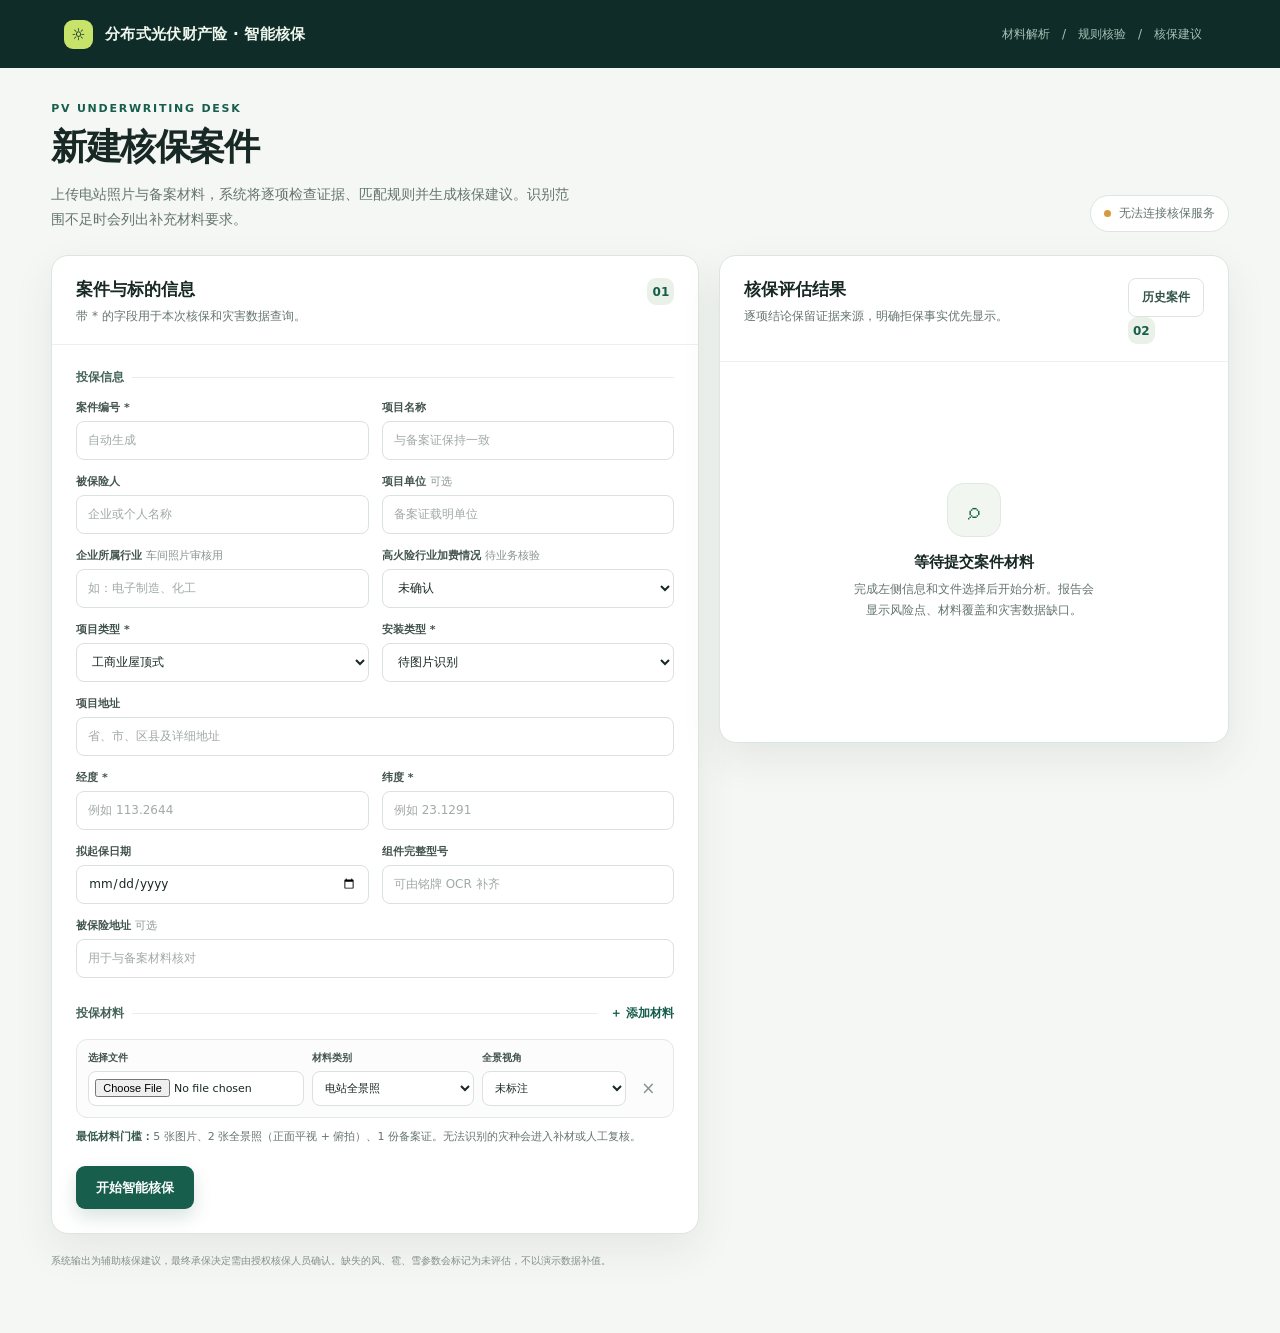
==== frontend/index.html @ 68b472b7 "feat: complete PV underwriting workflow" ====
<!doctype html>
<html lang="zh-CN">
<head>
  <meta charset="utf-8">
  <meta name="viewport" content="width=device-width, initial-scale=1">
  <meta name="theme-color" content="#102c28">
  <title>光伏财产险智能核保</title>
  <style>
    :root {
      color-scheme: light;
      --ink: #182825;
      --muted: #64746f;
      --line: #dce5df;
      --paper: #f5f7f4;
      --green: #175e4c;
      --green-dark: #102c28;
      --lime: #c8e36a;
      --red: #a94336;
      --amber: #875b16;
      --shadow: 0 16px 42px rgba(24, 48, 40, .08);
      font-family: "Microsoft YaHei", "Noto Sans SC", system-ui, sans-serif;
    }
    * { box-sizing: border-box; }
    body { margin: 0; color: var(--ink); background: var(--paper); }
    button, input, select { font: inherit; }
    button { cursor: pointer; }
    .topbar { height: 68px; display: flex; align-items: center; justify-content: space-between; padding: 0 5vw; color: #eff8ee; background: var(--green-dark); }
    .brand { display: flex; align-items: center; gap: 12px; font-size: 15px; font-weight: 700; letter-spacing: .02em; }
    .brand-mark { width: 29px; height: 29px; display: grid; place-items: center; border-radius: 9px; background: var(--lime); color: var(--green-dark); font-size: 16px; }
    .top-meta { color: #a8c0b6; font-size: 12px; }
    main { width: min(1440px, 92vw); margin: 34px auto 64px; }
    .hero { display: flex; align-items: end; justify-content: space-between; gap: 24px; margin-bottom: 23px; }
    .eyebrow { margin: 0 0 8px; color: var(--green); font-size: 11px; font-weight: 800; letter-spacing: .16em; text-transform: uppercase; }
    h1 { margin: 0; font-size: clamp(26px, 3vw, 36px); letter-spacing: -.04em; }
    .hero-copy { max-width: 520px; margin: 10px 0 0; color: var(--muted); font-size: 14px; line-height: 1.8; }
    .status-pill { display: inline-flex; align-items: center; gap: 8px; padding: 9px 13px; border: 1px solid var(--line); border-radius: 999px; background: #fff; color: var(--muted); font-size: 12px; white-space: nowrap; }
    .status-dot { width: 7px; height: 7px; border-radius: 50%; background: #78a895; }
    .status-pill.degraded .status-dot { background: #d49b3e; }
    .topbar .secondary { min-height: 30px; padding: 0 9px; border-color: #547066; background: transparent; color: #eff8ee; }
    .login-overlay { position: fixed; inset: 0; z-index: 20; display: grid; place-items: center; padding: 20px; background: rgba(9, 28, 24, .68); }
    .login-overlay[hidden] { display: none; }
    .login-card { width: min(390px, 100%); padding: 24px; border-radius: 14px; background: #fff; box-shadow: var(--shadow); }
    .login-card h2 { margin: 0 0 8px; font-size: 19px; }
    .login-card p { margin: 0 0 18px; color: var(--muted); font-size: 12px; line-height: 1.7; }
    .login-card .field { margin-bottom: 12px; }
    .login-error { min-height: 20px; color: var(--red); font-size: 11px; }
    .dialog-overlay { position: fixed; inset: 0; z-index: 15; display: grid; place-items: center; padding: 20px; background: rgba(9, 28, 24, .58); }
    .dialog-overlay[hidden] { display: none; }
    .dialog-card { width: min(640px, 100%); max-height: min(760px, 90vh); overflow: auto; padding: 22px; border-radius: 14px; background: #fff; box-shadow: var(--shadow); }
    .dialog-head { display: flex; align-items: start; justify-content: space-between; gap: 12px; margin-bottom: 16px; }
    .dialog-head h2 { margin: 0; font-size: 18px; }
    .user-create-form { display: grid; grid-template-columns: 1fr 1fr 1fr auto; gap: 8px; align-items: end; padding: 13px; border: 1px solid var(--line); border-radius: 10px; background: #f8faf8; }
    .user-create-form .primary { min-height: 39px; padding: 0 12px; }
    .user-list { display: grid; gap: 8px; margin-top: 14px; }
    .user-entry { display: flex; align-items: center; justify-content: space-between; gap: 12px; padding: 11px; border: 1px solid #e8ede9; border-radius: 9px; }
    .user-entry p { margin: 0; }
    .user-actions { display: flex; gap: 7px; }
    .user-actions button { min-height: 32px; padding: 0 9px; }
    .dialog-message { min-height: 20px; margin: 9px 0 0; color: var(--muted); font-size: 11px; }
    .layout { display: grid; grid-template-columns: minmax(0, 1.12fr) minmax(340px, .88fr); gap: 20px; align-items: start; }
    .panel { border: 1px solid var(--line); border-radius: 17px; background: #fff; box-shadow: var(--shadow); }
    .panel-head { display: flex; align-items: start; justify-content: space-between; gap: 14px; padding: 22px 24px 17px; border-bottom: 1px solid #edf1ed; }
    .panel-head h2 { margin: 0; font-size: 17px; }
    .panel-head p { margin: 6px 0 0; color: var(--muted); font-size: 12px; line-height: 1.6; }
    .step-no { display: grid; width: 27px; height: 27px; place-items: center; border-radius: 9px; background: #e9f1e9; color: var(--green); font-size: 12px; font-weight: 800; }
    .panel-body { padding: 22px 24px 24px; }
    .section-label { display: flex; align-items: center; gap: 8px; margin: 2px 0 14px; color: #45645a; font-size: 12px; font-weight: 800; }
    .section-label::after { height: 1px; flex: 1; background: #e8eeea; content: ""; }
    .form-grid { display: grid; grid-template-columns: repeat(2, minmax(0, 1fr)); gap: 14px 13px; }
    .field { min-width: 0; }
    .field.wide { grid-column: 1 / -1; }
    label { display: block; margin: 0 0 6px; color: #43534e; font-size: 11px; font-weight: 700; }
    label .optional { color: #89958f; font-weight: 400; }
    input, select { width: 100%; height: 39px; border: 1px solid #d9e2dc; border-radius: 8px; outline: none; background: #fff; color: var(--ink); padding: 0 11px; font-size: 12px; transition: border-color .15s, box-shadow .15s; }
    input:focus, select:focus { border-color: #4a8c73; box-shadow: 0 0 0 3px rgba(74, 140, 115, .12); }
    input::placeholder { color: #a1aaa5; }
    .materials-head { display: flex; align-items: center; justify-content: space-between; gap: 12px; margin: 22px 0 12px; }
    .materials-head .section-label { flex: 1; margin: 0; }
    .text-button { padding: 5px 0; border: 0; background: transparent; color: var(--green); font-size: 12px; font-weight: 800; }
    .file-list { display: grid; gap: 9px; }
    .file-row { display: grid; grid-template-columns: minmax(120px, 1.2fr) minmax(120px, .9fr) minmax(112px, .8fr) 28px; gap: 8px; align-items: end; padding: 11px; border: 1px solid #e2e9e4; border-radius: 11px; background: #fbfcfb; }
    .file-row .field label { font-size: 10px; }
    .file-row input, .file-row select { height: 35px; padding-left: 8px; font-size: 11px; }
    input[type=file] { padding: 7px 6px; }
    .remove-row { width: 28px; height: 35px; border: 0; border-radius: 7px; background: transparent; color: #86928b; font-size: 17px; }
    .remove-row:hover { background: #f6e9e6; color: var(--red); }
    .hint { margin: 10px 0 0; color: var(--muted); font-size: 11px; line-height: 1.7; }
    .hint strong { color: #38594d; }
    .form-actions { display: flex; align-items: center; gap: 12px; margin-top: 20px; }
    .primary { min-height: 43px; padding: 0 20px; border: 0; border-radius: 9px; background: var(--green); color: #fff; font-size: 13px; font-weight: 800; box-shadow: 0 8px 18px rgba(23, 94, 76, .17); }
    .primary:hover { background: #104d3e; }
    .primary:disabled { cursor: wait; opacity: .65; }
    .secondary { min-height: 39px; padding: 0 13px; border: 1px solid var(--line); border-radius: 8px; background: #fff; color: #34564a; font-size: 12px; font-weight: 700; }
    .secondary:hover { background: #f4f8f4; }
    .result-empty { display: grid; min-height: 380px; place-items: center; padding: 32px; text-align: center; }
    .empty-icon { display: grid; width: 54px; height: 54px; place-items: center; margin: 0 auto 16px; border: 1px solid #dfe9e1; border-radius: 17px; background: #f1f6f0; color: var(--green); font-size: 23px; }
    .result-empty h3 { margin: 0 0 7px; font-size: 15px; }
    .result-empty p { max-width: 250px; margin: 0 auto; color: var(--muted); font-size: 12px; line-height: 1.8; }
    .result-content { padding: 20px 21px 23px; }
    .decision-card { padding: 17px; border: 1px solid #e5e9e4; border-radius: 12px; background: #f8faf7; }
    .decision-card.reject { border-color: #f0d8d2; background: #fff7f5; }
    .decision-card.review { border-color: #eadfca; background: #fffaf0; }
    .decision-card.accept { border-color: #cce5d7; background: #f2faf5; }
    .decision-top { display: flex; align-items: center; justify-content: space-between; gap: 10px; }
    .decision-title { margin: 0; font-size: 19px; font-weight: 850; }
    .decision-tag { padding: 5px 9px; border-radius: 999px; background: #e8eee9; color: #486057; font-size: 10px; font-weight: 800; }
    .reject .decision-tag { background: #f7e2dc; color: #9e4033; }
    .review .decision-tag { background: #f3ead5; color: #805b18; }
    .accept .decision-tag { background: #dceddf; color: #276346; }
    .decision-reason { margin: 9px 0 0; color: #54635d; font-size: 12px; line-height: 1.8; }
    .result-actions { display: flex; justify-content: flex-end; flex-wrap: wrap; gap: 8px; margin: 12px 0 18px; }
    textarea { width: 100%; min-height: 72px; resize: vertical; border: 1px solid #d9e2dc; border-radius: 8px; padding: 9px 11px; color: var(--ink); font: inherit; font-size: 12px; }
    .review-form { display: grid; gap: 10px; margin-top: 18px; padding: 13px; border: 1px solid #e4ebe5; border-radius: 10px; background: #f8faf8; }
    .review-form h3 { margin: 0; font-size: 12px; }
    .review-fields { display: grid; grid-template-columns: 1fr 1fr; gap: 9px; }
    .review-note { padding: 10px; border-radius: 8px; background: #edf5ef; color: #355d49; font-size: 11px; line-height: 1.7; }
    .history-entry { width: 100%; padding: 11px; border: 1px solid #e8ede9; border-radius: 9px; background: #fff; color: var(--ink); text-align: left; }
    .history-entry:hover { border-color: #85ad97; background: #f7fbf7; }
    .no-print { }
    @media print {
      @page { margin: 16mm; }
      body { background: #fff; }
      .topbar, .hero, .layout > section:first-child, .no-print, footer { display: none !important; }
      main { width: 100%; margin: 0; }
      .layout { display: block; }
      .panel { border: 0; box-shadow: none; }
      .panel-head { padding: 0 0 12px; }
      #result { padding: 8px 0; }
      .result-item, .decision-card { break-inside: avoid; }
    }
    .result-section { margin-top: 19px; }
    .result-section h3 { display: flex; align-items: center; gap: 8px; margin: 0 0 10px; font-size: 12px; }
    .count { display: inline-grid; min-width: 19px; height: 19px; place-items: center; border-radius: 6px; background: #eef3ee; color: #446656; font-size: 10px; }
    .result-list { display: grid; gap: 7px; }
    .result-item { padding: 10px 11px; border: 1px solid #e8ede9; border-radius: 9px; background: #fff; }
    .item-top { display: flex; justify-content: space-between; gap: 10px; }
    .item-title { margin: 0; font-size: 11px; font-weight: 800; }
    .item-meta { color: #738078; font-size: 10px; white-space: nowrap; }
    .item-copy { margin: 5px 0 0; color: #68766f; font-size: 11px; line-height: 1.65; overflow-wrap: anywhere; }
    .badge { display: inline-flex; margin: 6px 5px 0 0; padding: 3px 6px; border-radius: 5px; background: #f2f4f2; color: #617068; font-size: 9px; }
    .badge.alert { background: #fae9e4; color: #9f4337; }
    .badge.uncertain { background: #fff2d8; color: #795919; }
    .error { margin: 12px 0; padding: 10px 12px; border: 1px solid #f0d2cd; border-radius: 9px; background: #fff5f3; color: #97473b; font-size: 12px; line-height: 1.65; }
    footer { margin-top: 18px; color: #849089; font-size: 10px; line-height: 1.7; }
    .explainability-panel { margin-top: 16px; padding: 15px; border: 1px solid #dce8df; border-radius: 12px; background: #f8fbf8; }
    .explainability-panel h3 { margin: 0; font-size: 13px; }
    .explainability-note { margin: 7px 0 12px; color: #5f7067; font-size: 11px; line-height: 1.75; }
    .flow-list { display: grid; gap: 8px; }
    .flow-step { display: grid; grid-template-columns: 25px 1fr; gap: 9px; padding: 10px; border: 1px solid #e5ece6; border-radius: 9px; background: #fff; }
    .flow-step-no { display: grid; width: 23px; height: 23px; place-items: center; border-radius: 7px; background: #e9f2ea; color: #2d674c; font-size: 10px; font-weight: 800; }
    .flow-step h4 { margin: 1px 0 4px; font-size: 11px; }
    .flow-step p { margin: 0; color: #68766f; font-size: 10px; line-height: 1.7; overflow-wrap: anywhere; }
    .evidence-details { margin-top: 8px; border-top: 1px solid #edf1ed; padding-top: 7px; }
    .evidence-details summary { color: #315d49; cursor: pointer; font-size: 10px; font-weight: 800; }
    .explanation-list { display: grid; gap: 6px; margin-top: 7px; }
    .explanation-entry { padding: 7px 8px; border-radius: 7px; background: #f5f8f5; }
    .explanation-entry strong { display: block; color: #304d40; font-size: 10px; }
    .explanation-entry p { margin: 4px 0 0; color: #68766f; font-size: 10px; line-height: 1.65; }
    @media (max-width: 940px) { main { width: min(740px, 92vw); } .layout { grid-template-columns: 1fr; } .result-empty { min-height: 220px; } }
    @media (max-width: 580px) { .user-create-form { grid-template-columns: 1fr 1fr; } .user-create-form button { grid-column: 1 / -1; } .user-entry { align-items: start; flex-direction: column; } }
    @media (max-width: 580px) { .topbar { padding: 0 4vw; } .topbar .brand { gap: 7px; font-size: 12px; } .top-meta { display: flex; max-width: 55vw; flex-wrap: wrap; justify-content: flex-end; gap: 6px !important; } .top-meta > span:first-child { display: none; } .topbar .secondary { min-height: 28px; padding: 0 7px; font-size: 10px; } main { margin-top: 24px; } .hero { display: block; } .status-pill { margin-top: 15px; } .panel-head, .panel-body { padding-left: 17px; padding-right: 17px; } .form-grid { grid-template-columns: 1fr; } .field.wide { grid-column: auto; } .file-row { grid-template-columns: 1fr 1fr 28px; } .file-row .file-field { grid-column: 1 / -1; } .file-row .view-field { grid-column: 2; } .file-row .remove-row { grid-column: 3; grid-row: 2; } }
  </style>
</head>
<body>
  <div class="login-overlay" id="loginOverlay" hidden>
    <form class="login-card" id="loginForm">
      <h2>登录核保工作台</h2>
      <p>请使用管理员创建的个人账号。会话令牌只保存在当前浏览器标签页。</p>
      <div class="field"><label for="loginUsername">用户名</label><input id="loginUsername" autocomplete="username" required></div>
      <div class="field"><label for="loginPassword">密码</label><input id="loginPassword" type="password" autocomplete="current-password" required></div>
      <button class="primary" type="submit">登录</button>
      <div class="login-error" id="loginError" aria-live="polite"></div>
    </form>
  </div>
  <div class="dialog-overlay" id="userAdminOverlay" hidden>
    <section class="dialog-card" role="dialog" aria-modal="true" aria-labelledby="userAdminTitle">
      <div class="dialog-head"><div><h2 id="userAdminTitle">账号管理</h2><p class="hint">账号变更会立即生效；停用或重置密码将撤销该账号的现有会话。</p></div><button class="secondary" id="closeUserAdmin" type="button">关闭</button></div>
      <form class="user-create-form" id="userCreateForm">
        <div class="field"><label for="newUsername">用户名</label><input id="newUsername" minlength="3" maxlength="64" pattern="[A-Za-z0-9_.-]+" required></div>
        <div class="field"><label for="newUserPassword">初始密码（至少 12 位）</label><input id="newUserPassword" type="password" minlength="12" maxlength="256" required></div>
        <div class="field"><label for="newUserRole">角色</label><select id="newUserRole"><option value="viewer">查看者</option><option value="underwriter">核保员</option><option value="admin">管理员</option></select></div>
        <button class="primary" type="submit">创建账号</button>
      </form>
      <p class="dialog-message" id="userAdminMessage" aria-live="polite"></p>
      <div class="user-list" id="userList"></div>
    </section>
  </div>
  <header class="topbar">
    <div class="brand"><span class="brand-mark">☼</span><span>分布式光伏财产险 · 智能核保</span></div>
    <div class="top-meta" style="display:flex;align-items:center;gap:14px"><span>材料解析　/　规则核验　/　核保建议</span><span id="signedInUser"></span><button id="userAdminButton" class="secondary" type="button" hidden>账号管理</button><button id="logoutButton" class="secondary" type="button" hidden>退出登录</button></div>
  </header>
  <main>
    <section class="hero">
      <div>
        <p class="eyebrow">PV UNDERWRITING DESK</p>
        <h1>新建核保案件</h1>
        <p class="hero-copy">上传电站照片与备案材料，系统将逐项检查证据、匹配规则并生成核保建议。识别范围不足时会列出补充材料要求。</p>
      </div>
      <div class="status-pill degraded" id="systemStatus"><span class="status-dot"></span><span id="systemStatusText">正在检查服务配置…</span></div>
    </section>

    <div class="layout">
      <section class="panel">
        <div class="panel-head"><div><h2>案件与标的信息</h2><p>带 * 的字段用于本次核保和灾害数据查询。</p></div><span class="step-no">01</span></div>
        <div class="panel-body">
          <div class="section-label">投保信息</div>
          <div class="form-grid">
            <div class="field"><label for="caseId">案件编号 *</label><input id="caseId" value="" placeholder="自动生成"></div>
            <div class="field"><label for="projectName">项目名称</label><input id="projectName" placeholder="与备案证保持一致"></div>
            <div class="field"><label for="insuredName">被保险人</label><input id="insuredName" placeholder="企业或个人名称"></div>
            <div class="field"><label for="projectEntity">项目单位 <span class="optional">可选</span></label><input id="projectEntity" placeholder="备案证载明单位"></div>
            <div class="field"><label for="industryName">企业所属行业 <span class="optional">车间照片审核用</span></label><input id="industryName" placeholder="如：电子制造、化工"></div>
            <div class="field"><label for="fireSurchargeConfirmed">高火险行业加费情况 <span class="optional">待业务核验</span></label><select id="fireSurchargeConfirmed"><option value="">未确认</option><option value="true">已按规则加费</option><option value="false">尚未加费</option></select></div>
            <div class="field"><label for="projectType">项目类型 *</label><select id="projectType"><option value="rooftop">工商业屋顶式</option><option value="carport">车棚顶式</option><option value="unsupported">其他/暂不支持</option><option value="unknown">未知</option></select></div>
            <div class="field"><label for="installationType">安装类型 *</label><select id="installationType"><option value="unknown">待图片识别</option><option value="color_steel_roof">彩钢瓦屋顶</option><option value="flat_roof">平屋顶</option><option value="tile_roof">瓦片屋顶</option><option value="carport_roof">车棚顶</option></select></div>
            <div class="field wide"><label for="siteAddress">项目地址</label><input id="siteAddress" placeholder="省、市、区县及详细地址"></div>
            <div class="field"><label for="longitude">经度 *</label><input id="longitude" type="number" step="any" placeholder="例如 113.2644"></div>
            <div class="field"><label for="latitude">纬度 *</label><input id="latitude" type="number" step="any" placeholder="例如 23.1291"></div>
            <div class="field"><label for="startDate">拟起保日期</label><input id="startDate" type="date"></div>
            <div class="field"><label for="componentModel">组件完整型号</label><input id="componentModel" placeholder="可由铭牌 OCR 补齐"></div>
            <div class="field wide"><label for="insuredAddress">被保险地址 <span class="optional">可选</span></label><input id="insuredAddress" placeholder="用于与备案材料核对"></div>
          </div>

          <div class="materials-head"><div class="section-label">投保材料</div><button class="text-button" id="addFile" type="button">＋ 添加材料</button></div>
          <div class="file-list" id="fileList"></div>
          <p class="hint"><strong>最低材料门槛：</strong>5 张图片、2 张全景照（正面平视 + 俯拍）、1 份备案证。无法识别的灾种会进入补材或人工复核。</p>
          <div class="form-actions"><button class="primary" id="analyzeButton" type="button">开始智能核保</button><span class="hint" id="progressText" aria-live="polite"></span></div>
        </div>
      </section>

      <section class="panel">
        <div class="panel-head"><div><h2>核保评估结果</h2><p>逐项结论保留证据来源，明确拒保事实优先显示。</p></div><div><button class="secondary no-print" id="historyButton" type="button">历史案件</button> <span class="step-no">02</span></div></div>
        <div id="result" class="result-empty"><div><div class="empty-icon">⌕</div><h3>等待提交案件材料</h3><p>完成左侧信息和文件选择后开始分析。报告会显示风险点、材料覆盖和灾害数据缺口。</p></div></div>
      </section>
    </div>
    <footer>系统输出为辅助核保建议，最终承保决定需由授权核保人员确认。缺失的风、雹、雪参数会标记为未评估，不以演示数据补值。</footer>
  </main>

  <template id="fileRowTemplate">
    <div class="file-row">
      <div class="field file-field"><label>选择文件</label><input class="upload-file" type="file" accept=".jpg,.jpeg,.png,.pdf,.xlsx,image/jpeg,image/png,application/pdf,application/vnd.openxmlformats-officedocument.spreadsheetml.sheet"></div>
      <div class="field"><label>材料类别</label><select class="category">
        <option value="panorama">电站全景照</option><option value="roof_connection">屋顶连接处</option><option value="parapet">女儿墙/排水</option><option value="workshop">厂房/车间</option><option value="filing_certificate">备案证</option><option value="grid_connection_document">并网材料</option><option value="electrical_grounding">电气接地</option><option value="component_nameplate">组件铭牌</option><option value="component_surface">组件表面瑕疵（阶段二）</option><option value="inverter_nameplate">逆变器铭牌</option><option value="combiner_box">汇流箱</option><option value="monitoring_optional">监控（可选）</option><option value="equipment_inventory">设备清单（Excel）</option><option value="other">其他</option>
      </select></div>
      <div class="field view-field"><label>全景视角</label><select class="capture-view"><option value="unknown">未标注</option><option value="front_level">正面平视</option><option value="overhead">俯拍</option><option value="other">其他视角</option></select></div>
      <button class="remove-row" type="button" aria-label="移除此材料">×</button>
    </div>
  </template>

  <script>
    const fileList = document.getElementById("fileList");
    const resultRoot = document.getElementById("result");
    const analyzeButton = document.getElementById("analyzeButton");
    const progressText = document.getElementById("progressText");
    const systemStatus = document.getElementById("systemStatus");
    const systemStatusText = document.getElementById("systemStatusText");
    const loginOverlay = document.getElementById("loginOverlay");
    const loginError = document.getElementById("loginError");
    const userAdminOverlay = document.getElementById("userAdminOverlay");
    const userAdminMessage = document.getElementById("userAdminMessage");
    let authenticatedRole = "admin";
    let authenticationEnabled = false;
    let nextMaterialId = 1;

    const nativeFetch = window.fetch.bind(window);
    window.fetch = (input, init = {}) => {
      const headers = new Headers(init.headers || {});
      const token = sessionStorage.getItem("pv-auth-token");
      if (token) headers.set("Authorization", `Bearer ${token}`);
      const requestUrl = new URL(input instanceof Request ? input.url : input, window.location.href);
      return nativeFetch(input, { ...init, headers }).then(response => {
        if (response.status === 401 && token && requestUrl.pathname !== "/api/v1/auth/login") {
          sessionStorage.removeItem("pv-auth-token");
          showLoginOverlay();
        }
        return response;
      });
    };

    const labels = {
      accept: "建议承保", recommend_reject: "建议拒保", surcharge: "建议加费",
      conditional_accept: "附条件承保", request_more: "建议补充材料", manual_review: "转人工复核",
      pass: "通过", warning: "风险提示", conditional: "建议附加条件", not_applicable: "不适用",
      detected: "已识别", not_detected: "未发现", uncertain: "不确定",
      low: "低", medium: "中", high: "高", critical: "严重", unknown: "未知",
      panorama: "电站全景照", roof_connection: "屋顶连接处", parapet: "女儿墙/排水", workshop: "厂房/车间",
      filing_certificate: "备案证", grid_connection_document: "并网材料", electrical_grounding: "电气接地",
      component_nameplate: "组件铭牌", component_surface: "组件表面瑕疵", inverter_nameplate: "逆变器铭牌", combiner_box: "汇流箱",
      monitoring_optional: "监控（可选）", other: "其他"
    };
    const ocrLabels = {
      project_name: "项目名称", project_entity: "项目单位", insured_name: "被保险人",
      insured_address: "被保险地址", site_address: "项目地址", component_model: "组件型号",
      inverter_model: "逆变器型号", rated_power_w: "额定功率（W）", serial_number: "序列号",
      grid_connection_date: "并网日期", grounding_resistance_ohm: "接地电阻（Ω）",
      inspection_date: "检测日期", inspection_result: "检测结论", monitoring_present: "监控状态"
    };
    const ocrStatusLabels = { extracted: "已提取", missing: "缺失", uncertain: "不确定" };

    async function checkReadiness() {
      try {
        const response = await fetch("/ready");
        const readiness = await response.json();
        const missing = Object.entries(readiness.checks || {}).filter(([, ready]) => !ready).map(([name]) => name);
        const isReady = response.ok && readiness.status === "ready";
        systemStatus.classList.toggle("degraded", !isReady);
        systemStatusText.textContent = isReady ? "本地服务已就绪" : `服务待配置${missing.length ? ` · ${missing.length} 项` : ""}`;
        systemStatus.title = missing.length ? `未就绪：${missing.join("、")}` : "服务配置检查通过；外部天气连通性会在案件分析时验证";
      } catch {
        systemStatusText.textContent = "无法连接核保服务";
        systemStatus.title = "请确认后端服务正在运行";
      }
    }

    function showLoginOverlay() {
      loginError.textContent = "";
      loginOverlay.hidden = false;
      document.getElementById("loginUsername").focus();
    }

    async function initializeAuthentication() {
      try {
        const response = await fetch("/api/v1/auth/config");
        const configuration = await response.json();
        authenticationEnabled = configuration.enabled === true;
        if (!authenticationEnabled) {
          sessionStorage.removeItem("pv-auth-token");
          authenticatedRole = "admin";
          document.getElementById("signedInUser").textContent = "本地演示";
          document.getElementById("userAdminButton").hidden = true;
          await checkReadiness();
          return;
        }

        const token = sessionStorage.getItem("pv-auth-token");
        if (!token) {
          document.getElementById("userAdminButton").hidden = true;
          return showLoginOverlay();
        }
        const userResponse = await fetch("/api/v1/auth/me");
        if (!userResponse.ok) {
          sessionStorage.removeItem("pv-auth-token");
          return showLoginOverlay();
        }
        const user = await userResponse.json();
        authenticatedRole = user.role;
        const roleLabels = { viewer: "查看者", underwriter: "核保员", admin: "管理员" };
        document.getElementById("signedInUser").textContent = `${user.username} · ${roleLabels[user.role] || user.role}`;
        document.getElementById("logoutButton").hidden = false;
        document.getElementById("userAdminButton").hidden = user.role !== "admin";
        analyzeButton.disabled = authenticatedRole === "viewer";
        if (authenticatedRole === "viewer") analyzeButton.textContent = "查看者无提交权限";
        loginOverlay.hidden = true;
        await checkReadiness();
      } catch {
        systemStatusText.textContent = "无法连接核保服务";
        systemStatus.title = "请确认后端服务正在运行";
      }
    }

    document.getElementById("loginForm").addEventListener("submit", async event => {
      event.preventDefault();
      loginError.textContent = "登录中…";
      try {
        const response = await fetch("/api/v1/auth/login", {
          method: "POST",
          headers: { "Content-Type": "application/json" },
          body: JSON.stringify({
            username: document.getElementById("loginUsername").value,
            password: document.getElementById("loginPassword").value,
          }),
        });
        const data = await response.json().catch(() => ({}));
        if (!response.ok) throw new Error(data.detail || `登录失败 (${response.status})`);
        sessionStorage.setItem("pv-auth-token", data.access_token);
        await initializeAuthentication();
      } catch (error) {
        loginError.textContent = error.message || "登录失败";
      }
    });

    document.getElementById("logoutButton").addEventListener("click", async () => {
      try { await fetch("/api/v1/auth/logout", { method: "POST" }); } catch { /* clear local session below */ }
      sessionStorage.removeItem("pv-auth-token");
      document.getElementById("logoutButton").hidden = true;
      document.getElementById("userAdminButton").hidden = true;
      document.getElementById("signedInUser").textContent = "";
      userAdminOverlay.hidden = true;
      authenticatedRole = "viewer";
      showLoginOverlay();
    });

    async function refreshUsers() {
      userAdminMessage.textContent = "正在读取账号…";
      try {
        const response = await fetch("/api/v1/auth/users");
        const users = await response.json().catch(() => ({}));
        if (!response.ok) throw new Error(users.detail || `账号读取失败 (${response.status})`);
        const roleLabels = { viewer: "查看者", underwriter: "核保员", admin: "管理员" };
        const list = document.getElementById("userList");
        list.replaceChildren();
        users.forEach(user => {
          const entry = makeNode("div", "user-entry");
          const info = makeNode("div");
          info.appendChild(makeNode("p", "item-title", `${user.username} · ${roleLabels[user.role] || user.role}`));
          info.appendChild(makeNode("p", "item-copy", `${user.active ? "启用" : "已停用"} · 创建于 ${user.created_at}`));
          entry.appendChild(info);
          if (user.active) {
            const actions = makeNode("div", "user-actions");
            const resetButton = makeNode("button", "secondary", "重置密码");
            resetButton.type = "button";
            resetButton.addEventListener("click", async () => {
              const password = window.prompt(`为 ${user.username} 设置新密码（至少 12 位）`);
              if (password === null) return;
              try {
                const resetResponse = await fetch(`/api/v1/auth/users/${encodeURIComponent(user.username)}/password`, {
                  method: "PUT", headers: { "Content-Type": "application/json" },
                  body: JSON.stringify({ password })
                });
                const result = await resetResponse.json().catch(() => ({}));
                if (!resetResponse.ok) throw new Error(result.detail || `密码重置失败 (${resetResponse.status})`);
                userAdminMessage.textContent = `${user.username} 的密码已重置，其会话已撤销。`;
                if (user.username === document.getElementById("signedInUser").textContent.split(" · ")[0]) {
                  sessionStorage.removeItem("pv-auth-token");
                  await initializeAuthentication();
                }
              } catch (error) {
                userAdminMessage.textContent = error.message || "密码重置失败";
              }
            });
            actions.appendChild(resetButton);
            if (user.username !== document.getElementById("signedInUser").textContent.split(" · ")[0]) {
              const deactivateButton = makeNode("button", "secondary", "停用");
              deactivateButton.type = "button";
              deactivateButton.addEventListener("click", async () => {
                if (!window.confirm(`确定停用账号 ${user.username} 吗？`)) return;
                try {
                  const deactivateResponse = await fetch(`/api/v1/auth/users/${encodeURIComponent(user.username)}/deactivate`, { method: "POST" });
                  const result = await deactivateResponse.json().catch(() => ({}));
                  if (!deactivateResponse.ok) throw new Error(result.detail || `账号停用失败 (${deactivateResponse.status})`);
                  userAdminMessage.textContent = `${user.username} 已停用。`;
                  await refreshUsers();
                } catch (error) {
                  userAdminMessage.textContent = error.message || "账号停用失败";
                }
              });
              actions.appendChild(deactivateButton);
            }
            entry.appendChild(actions);
          }
          list.appendChild(entry);
        });
        if (!users.length) list.appendChild(makeNode("p", "hint", "尚无账号"));
        userAdminMessage.textContent = `${users.length} 个账号`;
      } catch (error) {
        userAdminMessage.textContent = error.message || "账号读取失败";
      }
    }

    document.getElementById("userAdminButton").addEventListener("click", async () => {
      userAdminOverlay.hidden = false;
      await refreshUsers();
      document.getElementById("newUsername").focus();
    });
    document.getElementById("closeUserAdmin").addEventListener("click", () => {
      userAdminOverlay.hidden = true;
      document.getElementById("userAdminButton").focus();
    });
    userAdminOverlay.addEventListener("click", event => {
      if (event.target === userAdminOverlay) userAdminOverlay.hidden = true;
    });
    document.getElementById("userCreateForm").addEventListener("submit", async event => {
      event.preventDefault();
      const submitButton = event.currentTarget.querySelector("button[type=submit]");
      submitButton.disabled = true;
      userAdminMessage.textContent = "正在创建账号…";
      try {
        const response = await fetch("/api/v1/auth/users", {
          method: "POST", headers: { "Content-Type": "application/json" },
          body: JSON.stringify({
            username: document.getElementById("newUsername").value,
            password: document.getElementById("newUserPassword").value,
            role: document.getElementById("newUserRole").value,
          })
        });
        const result = await response.json().catch(() => ({}));
        if (!response.ok) throw new Error(result.detail || `账号创建失败 (${response.status})`);
        event.currentTarget.reset();
        userAdminMessage.textContent = `已创建账号 ${result.username}。`;
        await refreshUsers();
      } catch (error) {
        userAdminMessage.textContent = error.message || "账号创建失败";
      } finally {
        submitButton.disabled = false;
      }
    });
    document.addEventListener("keydown", event => {
      if (event.key === "Escape" && !userAdminOverlay.hidden) userAdminOverlay.hidden = true;
    });

    function addFileRow() {
      const fragment = document.getElementById("fileRowTemplate").content.cloneNode(true);
      const row = fragment.querySelector(".file-row");
      row.dataset.materialId = `material-${String(nextMaterialId++).padStart(3, "0")}`;
      const category = row.querySelector(".category");
      const view = row.querySelector(".capture-view");
      const viewField = row.querySelector(".view-field");
      const syncView = () => { viewField.style.visibility = category.value === "panorama" ? "visible" : "hidden"; };
      category.addEventListener("change", syncView);
      syncView();
      row.querySelector(".remove-row").addEventListener("click", () => {
        if (fileList.children.length > 1) row.remove();
      });
      fileList.appendChild(fragment);
    }

    function readProject() {
      const numberOrNull = (id) => {
        const value = document.getElementById(id).value.trim();
        return value === "" ? null : Number(value);
      };
      const textOrNull = (id) => document.getElementById(id).value.trim() || null;
      return {
        project_name: textOrNull("projectName"),
        insured_name: textOrNull("insuredName"),
        insured_address: textOrNull("insuredAddress"),
        project_entity: textOrNull("projectEntity"),
        industry_name: textOrNull("industryName"),
        fire_surcharge_confirmed: document.getElementById("fireSurchargeConfirmed").value === ""
          ? null
          : document.getElementById("fireSurchargeConfirmed").value === "true",
        project_type: document.getElementById("projectType").value,
        installation_type: document.getElementById("installationType").value,
        site_address: textOrNull("siteAddress"),
        longitude: numberOrNull("longitude"),
        latitude: numberOrNull("latitude"),
        proposed_start_date: textOrNull("startDate"),
        component_model: textOrNull("componentModel")
      };
    }

    function makeNode(tag, className, text) {
      const element = document.createElement(tag);
      if (className) element.className = className;
      if (text !== undefined && text !== null) element.textContent = String(text);
      return element;
    }

    function renderListSection(parent, title, rows, renderItem, emptyText = "无") {
      const section = makeNode("section", "result-section");
      const heading = makeNode("h3", "", title);
      heading.appendChild(makeNode("span", "count", rows.length));
      section.appendChild(heading);
      const list = makeNode("div", "result-list");
      if (!rows.length) list.appendChild(makeNode("div", "item-copy", emptyText));
      rows.forEach(row => list.appendChild(renderItem(row)));
      section.appendChild(list);
      parent.appendChild(section);
    }

    function appendRuleExplanations(parent, ruleIds, decision) {
      const explanations = new Map((decision?.rule_explanations || []).map(item => [item.rule_id, item]));
      const list = makeNode("div", "explanation-list");
      if (!ruleIds.length) {
        list.appendChild(makeNode("p", "item-copy", "没有登记命中规则。"));
      }
      ruleIds.forEach(ruleId => {
        const explanation = explanations.get(ruleId);
        const entry = makeNode("div", "explanation-entry");
        entry.appendChild(makeNode("strong", "", `${ruleId} · ${explanation?.title || "规则说明未登记"}`));
        entry.appendChild(makeNode("p", "", `触发条件：${explanation?.trigger || "请核对规则编号和原始案件记录。"}`));
        entry.appendChild(makeNode("p", "", `处理作用：${explanation?.effect || "编号已保留；需补齐该规则的中文说明。"}`));
        list.appendChild(entry);
      });
      parent.appendChild(list);
    }

    function renderEvidenceDetails(parent, review, data) {
      const details = document.createElement("details");
      details.className = "evidence-details";
      const findingIds = review.finding_ids || [];
      const ocrFieldIds = review.ocr_field_ids || [];
      const ruleIds = review.triggered_rule_ids || [];
      const summary = makeNode("summary", "", `查看规则说明和关联证据（规则 ${ruleIds.length} · 图片 ${findingIds.length} · OCR ${ocrFieldIds.length}）`);
      details.appendChild(summary);
      appendRuleExplanations(details, ruleIds, data.decision);

      const findingList = makeNode("div", "explanation-list");
      if (!findingIds.length) findingList.appendChild(makeNode("p", "item-copy", "该材料没有关联视觉发现。"));
      findingIds.forEach(findingId => {
        const finding = (data.findings || []).find(candidate => candidate.finding_id === findingId);
        const entry = makeNode("div", "explanation-entry");
        if (!finding) {
          entry.appendChild(makeNode("strong", "", `${findingId} · 引用记录未找到`));
        } else {
          const status = labels[finding.detection_status] || finding.detection_status;
          entry.appendChild(makeNode("strong", "", `${findingId} · ${finding.label} · ${status}`));
          entry.appendChild(makeNode("p", "", `证据描述：${finding.evidence_text || "未提供"}`));
          entry.appendChild(makeNode("p", "", `模型参考置信度：${Math.round((finding.confidence || 0) * 100)}%（未校准） · ${finding.provider} / ${finding.model}`));
          if (finding.bbox) entry.appendChild(makeNode("p", "", `图片区域：${(finding.bbox.x_min * 100).toFixed(0)}%, ${(finding.bbox.y_min * 100).toFixed(0)}% - ${(finding.bbox.x_max * 100).toFixed(0)}%, ${(finding.bbox.y_max * 100).toFixed(0)}%`));
        }
        findingList.appendChild(entry);
      });
      details.appendChild(makeNode("p", "item-copy", "关联视觉证据"));
      details.appendChild(findingList);

      const ocrList = makeNode("div", "explanation-list");
      if (!ocrFieldIds.length) ocrList.appendChild(makeNode("p", "item-copy", "该材料没有关联 OCR 字段。"));
      ocrFieldIds.forEach(fieldId => {
        const field = (data.ocr_fields || []).find(candidate => candidate.field_id === fieldId);
        const entry = makeNode("div", "explanation-entry");
        if (!field) {
          entry.appendChild(makeNode("strong", "", `${fieldId} · 引用记录未找到`));
        } else {
          const fieldName = ocrLabels[field.field_name] || field.field_name;
          const status = ocrStatusLabels[field.value_status] || field.value_status;
          entry.appendChild(makeNode("strong", "", `${fieldId} · ${fieldName} · ${status}`));
          entry.appendChild(makeNode("p", "", `原文：${field.raw_value || "未识别"} · 规范值：${field.normalized_value || "未标准化"}`));
          entry.appendChild(makeNode("p", "", `识别参考置信度：${Math.round((field.confidence || 0) * 100)}%（未校准） · ${field.provider} / ${field.model}`));
        }
        ocrList.appendChild(entry);
      });
      details.appendChild(makeNode("p", "item-copy", "关联 OCR 字段"));
      details.appendChild(ocrList);
      parent.appendChild(details);
    }

    function renderDecisionPath(parent, data, savedRecord) {
      const decision = data.decision || {};
      const packageInfo = data.package_assessment;
      const materials = data.materials || [];
      const reviews = data.material_reviews || [];
      const findings = data.findings || [];
      const fields = data.ocr_fields || [];
      const traces = data.processing_trace || [];
      const uncertainFindings = findings.filter(item => item.detection_status === "uncertain").length;
      const incompleteTraces = traces.filter(item => ["partial", "failed"].includes(item.status)).length;
      const actionCounts = reviews.reduce((counts, item) => {
        const label = labels[item.action] || item.action;
        counts[label] = (counts[label] || 0) + 1;
        return counts;
      }, {});
      const actionSummary = Object.entries(actionCounts).map(([label, count]) => `${label} ${count} 份`).join("、") || "暂无逐项材料审核结果";
      const section = makeNode("section", "explainability-panel");
      section.appendChild(makeNode("h3", "", "判断过程与依据"));
      section.appendChild(makeNode("p", "explainability-note", "这里展示从材料、识别证据、规则到建议结论的路径。识别模型提供 OCR/视觉观察；确定性规则引擎汇总材料动作和整单建议。显示的置信度是识别参考分数，未经过概率校准。"));
      const flow = makeNode("div", "flow-list");
      const addStep = (title, description, detailsRenderer = null) => {
        const step = makeNode("div", "flow-step");
        step.appendChild(makeNode("span", "flow-step-no", flow.children.length + 1));
        const content = document.createElement("div");
        content.appendChild(makeNode("h4", "", title));
        content.appendChild(makeNode("p", "", description));
        if (detailsRenderer) detailsRenderer(content);
        step.appendChild(content);
        flow.appendChild(step);
      };

      if (packageInfo) {
        const missing = (packageInfo.missing_requirements || []).join("；") || "无";
        addStep("材料接收与完整性检查", `收到 ${materials.length} 份材料；图片 ${packageInfo.image_count} 张、全景 ${packageInfo.panorama_count} 张；备案证${packageInfo.has_filing_certificate ? "已提供" : "缺失"}。待补充：${missing}`);
      } else {
        addStep("材料接收与完整性检查", `收到 ${materials.length} 份材料；当前结果未包含材料包门槛评估。`);
      }
      addStep("文字与图像信息提取", `OCR 字段 ${fields.length} 项；视觉检查 ${findings.length} 项，其中不确定 ${uncertainFindings} 项。模型只提供观察和证据描述；不确定结果会交给规则转补材料或人工复核。`);
      addStep("单份材料规则审核", `${reviews.length} 份材料已生成审核动作：${actionSummary}。每份材料卡片可展开查看具体规则、OCR 字段和图片证据之间的关联。`);
      const catastrophe = data.catastrophe_assessment;
      if (catastrophe) {
        const thresholds = Number.isFinite(catastrophe.critical_shortfall_ratio) && Number.isFinite(catastrophe.adequate_margin_ratio)
          ? `能力比分级门槛：严重不足 < ${catastrophe.critical_shortfall_ratio.toFixed(2)}；能力不足 < 1.00；余量有限 < ${catastrophe.adequate_margin_ratio.toFixed(2)}；达到余量门槛后该灾种单项通过。`
          : "该历史记录未保存具体能力比分级门槛。";
        addStep("自然灾害量化评估", `${catastrophe.explanation || "已完成组件能力与气象指标比较。"} ${[...(catastrophe.factors || [])].join("；")} ${thresholds}`);
      } else {
        addStep("自然灾害量化评估", "未生成完整的组件与历史气象联合评估；缺失原因可在规则和处理记录中查看。未评估不等于风险已通过。 ");
      }
      const priorityText = "整单按固定顺序汇总：建议拒保 → 补充材料 → 转人工复核 → 建议加费 → 附条件承保 → 建议承保。";
      const decisionLabel = labels[decision.decision] || decision.decision || "尚未生成";
      const decisionReason = {
        recommend_reject: "存在建议拒保动作，优先于其他结论。",
        request_more: "没有更高优先级的建议拒保，但存在必需材料或信息缺口。",
        manual_review: "没有更高优先级的拒保或补材料结论，但存在需人工确认的事项。",
        surcharge: "前序条件未触发，规则汇总为建议加费。",
        conditional_accept: "前序条件未触发，规则汇总为附条件承保。",
        accept: "前序风险、资料缺口和人工复核条件均未触发。"
      }[decision.decision] || "系统尚未生成整单结论。";
      addStep("整单结论汇总", `系统建议：${decisionLabel}。${decisionReason} ${priorityText}`, content => {
        const rules = decision.decisive_rule_ids || [];
        const details = document.createElement("details");
        details.className = "evidence-details";
        details.appendChild(makeNode("summary", "", `查看整单命中规则解释（${rules.length} 项）`));
        appendRuleExplanations(details, rules, decision);
        content.appendChild(details);
        if ((decision.reasons || []).length) content.appendChild(makeNode("p", "item-copy", `理由：${decision.reasons.join("；")}`));
        if (incompleteTraces) content.appendChild(makeNode("p", "item-copy", `${incompleteTraces} 个自动处理步骤未完整执行，已纳入人工复核判断。`));
        if (savedRecord?.final_decision) content.appendChild(makeNode("p", "item-copy", `人工核保结论：${labels[savedRecord.final_decision] || savedRecord.final_decision} · ${savedRecord.reviewer_name || "未记录复核人"}${savedRecord.review_comment ? `；依据：${savedRecord.review_comment}` : ""}`));
      });
      section.appendChild(flow);
      parent.appendChild(section);
    }

    function renderCase(data, savedRecord = null) {
      resultRoot.className = "result-content";
      resultRoot.replaceChildren();
      const decision = data.decision || {};
      const cardClass = decision.decision === "recommend_reject" ? "reject" :
        decision.decision === "accept" ? "accept" : "review";
      const card = makeNode("div", `decision-card ${cardClass}`);
      const top = makeNode("div", "decision-top");
      top.appendChild(makeNode("h3", "decision-title", labels[decision.decision] || decision.decision || "未生成结论"));
      top.appendChild(makeNode("span", "decision-tag", `案件 ${data.case_id || ""}`));
      card.appendChild(top);
      card.appendChild(makeNode("p", "decision-reason", (decision.reasons || []).join("；") || "没有额外判断说明。"));
      if (savedRecord?.final_decision) {
        const finalLabel = labels[savedRecord.final_decision] || savedRecord.final_decision;
        card.appendChild(makeNode("p", "decision-reason", `人工复核结论：${finalLabel} · ${savedRecord.reviewer_name || ""}`));
        if (savedRecord.review_comment) card.appendChild(makeNode("p", "decision-reason", `复核意见：${savedRecord.review_comment}`));
      }
      if ((decision.missing_requirements || []).length) {
        card.appendChild(makeNode("p", "decision-reason", `待补充：${decision.missing_requirements.join("；")}`));
      }
      resultRoot.appendChild(card);

      const actions = makeNode("div", "result-actions");
      const reportButton = makeNode("button", "secondary", "下载核保报告");
      reportButton.type = "button";
      reportButton.addEventListener("click", () => downloadReport(data));
      actions.appendChild(reportButton);
      const printButton = makeNode("button", "secondary no-print", "打印 / 保存为 PDF");
      printButton.type = "button";
      printButton.addEventListener("click", () => window.print());
      actions.appendChild(printButton);
      const historyButton = makeNode("button", "secondary no-print", "历史案件");
      historyButton.type = "button";
      historyButton.addEventListener("click", loadHistory);
      actions.appendChild(historyButton);
      resultRoot.appendChild(actions);
      renderDecisionPath(resultRoot, data, savedRecord);

      const reviewForm = makeNode("form", "review-form no-print");
      reviewForm.appendChild(makeNode("h3", "", "人工核保意见"));
      const reviewStatus = savedRecord?.review_status === "completed" ? "已完成复核" : "待复核";
      reviewForm.appendChild(makeNode("p", "item-copy", `状态：${reviewStatus}。提交意见会保留复核人、结论和时间。`));
      const reviewFields = makeNode("div", "review-fields");
      const reviewer = document.createElement("input");
      reviewer.type = "text";
      reviewer.maxLength = 100;
      reviewer.required = true;
      reviewer.placeholder = "核保人姓名";
      reviewer.setAttribute("aria-label", "核保人姓名");
      const finalDecision = document.createElement("select");
      finalDecision.setAttribute("aria-label", "人工核保结论");
      ["accept", "recommend_reject", "surcharge", "conditional_accept", "request_more"].forEach(value => {
        const option = makeNode("option", "", labels[value]);
        option.value = value;
        finalDecision.appendChild(option);
      });
      reviewFields.append(reviewer, finalDecision);
      reviewForm.appendChild(reviewFields);
      const reviewComment = document.createElement("textarea");
      reviewComment.required = true;
      reviewComment.maxLength = 4000;
      reviewComment.placeholder = "记录人工判断依据、条件或补充要求";
      reviewComment.setAttribute("aria-label", "人工复核意见");
      reviewForm.appendChild(reviewComment);
      const submitReview = makeNode("button", "secondary", "保存人工复核");
      submitReview.type = "submit";
      reviewForm.appendChild(submitReview);
      const reviewMessage = makeNode("p", "item-copy", "");
      reviewMessage.setAttribute("aria-live", "polite");
      reviewForm.appendChild(reviewMessage);
      reviewForm.addEventListener("submit", async event => {
        event.preventDefault();
        submitReview.disabled = true;
        reviewMessage.textContent = "正在保存…";
        try {
          const response = await fetch(`/api/v1/cases/${encodeURIComponent(data.case_id)}/review`, {
            method: "POST", headers: { "Content-Type": "application/json" },
            body: JSON.stringify({ reviewer_name: reviewer.value, final_decision: finalDecision.value, comment: reviewComment.value })
          });
          const result = await response.json().catch(() => ({}));
          if (!response.ok) throw new Error(result.detail || `保存失败 (${response.status})`);
          renderCase(data, result);
        } catch (error) {
          reviewMessage.textContent = error.message || "复核意见保存失败";
        } finally {
          submitReview.disabled = false;
        }
      });
      if (authenticatedRole !== "viewer") resultRoot.appendChild(reviewForm);

      if (savedRecord?.review_history?.length) {
        renderListSection(resultRoot, "人工复核记录", savedRecord.review_history, review => {
          const item = makeNode("div", "result-item");
          item.appendChild(makeNode("p", "item-title", `${review.reviewer_name} · ${labels[review.final_decision] || review.final_decision}`));
          item.appendChild(makeNode("p", "item-copy", `${review.reviewed_at} · ${review.comment}`));
          return item;
        });
      }

      const packageInfo = data.package_assessment;
      if (packageInfo) {
        const packageRows = [
          `图片 ${packageInfo.image_count} 张 · 全景 ${packageInfo.panorama_count} 张 · 备案证 ${packageInfo.has_filing_certificate ? "已提供" : "缺失"}`,
          ...(packageInfo.missing_material_categories || []).map(value => `缺少材料类别：${labels[value] || value}`),
          ...(packageInfo.missing_requirements || []).map(value => `待补充：${value}`)
        ];
        renderListSection(resultRoot, "材料包门槛", packageRows, value => makeNode("div", "item-copy", value));
      }

      renderListSection(resultRoot, "设备清单结构化结果", data.equipment_inventory || [], item => {
        const title = [item.item_category, item.item_name, item.normalized_component_model].filter(Boolean).join(" · ") || "设备清单行";
        const detail = [item.manufacturer, item.specification, item.quantity ? `数量 ${item.quantity} ${item.unit || ""}` : "", item.total_price ? `合计 ${item.total_price}` : "", `${item.worksheet_name} 第 ${item.row_number} 行`].filter(Boolean).join(" · ");
        const row = makeNode("div", "result-item");
        row.appendChild(makeNode("p", "item-title", title));
        row.appendChild(makeNode("p", "item-copy", detail));
        return row;
      });

      renderListSection(resultRoot, "逐项材料审核", data.material_reviews || [], review => {
        const item = makeNode("div", "result-item");
        const material = (data.materials || []).find(candidate => candidate.material_id === review.material_id);
        item.appendChild(makeNode("p", "item-title", `${material ? material.file_name : review.material_id} · ${labels[review.action] || review.action}`));
        item.appendChild(makeNode("p", "item-copy", (review.reasons || []).join("；") || "无补充说明"));
        renderEvidenceDetails(item, review, data);
        return item;
      });

      renderListSection(resultRoot, "OCR 字段提取", data.ocr_fields || [], field => {
        const item = makeNode("div", "result-item");
        const material = (data.materials || []).find(candidate => candidate.material_id === field.material_id);
        const fieldName = ocrLabels[field.field_name] || field.field_name;
        item.appendChild(makeNode("p", "item-title", `${fieldName} · ${ocrStatusLabels[field.value_status] || field.value_status} · 参考分数 ${Math.round((field.confidence || 0) * 100)}%（未校准）`));
        item.appendChild(makeNode("p", "item-copy", `${material ? material.file_name : field.material_id} · 原文：${field.raw_value || "未识别"} · 规范值：${field.normalized_value || "未标准化"}`));
        if (field.bbox) item.appendChild(makeNode("p", "item-copy", `图片位置 ${(field.bbox.x_min * 100).toFixed(0)}%, ${(field.bbox.y_min * 100).toFixed(0)}% - ${(field.bbox.x_max * 100).toFixed(0)}%, ${(field.bbox.y_max * 100).toFixed(0)}%`));
        return item;
      }, "没有提取到可显示的 OCR 字段");

      renderListSection(resultRoot, "图片风险与检查", data.findings || [], finding => {
        const item = makeNode("div", "result-item");
        const material = (data.materials || []).find(candidate => candidate.material_id === finding.material_id);
        const titleRow = makeNode("div", "item-top");
        titleRow.appendChild(makeNode("p", "item-title", finding.label));
        titleRow.appendChild(makeNode("span", "item-meta", `${labels[finding.detection_status] || finding.detection_status} · 参考分数 ${Math.round((finding.confidence || 0) * 100)}%（未校准）`));
        item.appendChild(titleRow);
        item.appendChild(makeNode("p", "item-copy", `${material ? material.file_name : finding.material_id} · ${finding.evidence_text || "无证据说明"}`));
        if (finding.bbox) item.appendChild(makeNode("p", "item-copy", `图片位置 ${(finding.bbox.x_min * 100).toFixed(0)}%, ${(finding.bbox.y_min * 100).toFixed(0)}% - ${(finding.bbox.x_max * 100).toFixed(0)}%, ${(finding.bbox.y_max * 100).toFixed(0)}%`));
        return item;
      }, "没有返回可核验的图片检查结果");

      const catastrophe = data.catastrophe_assessment;
      if (catastrophe) {
        const summary = [catastrophe.explanation, ...(catastrophe.factors || [])].join("；");
        renderListSection(resultRoot, "自然灾害风险量化", [summary], value => makeNode("div", "item-copy", value));
      }
      renderListSection(resultRoot, "处理记录", data.processing_trace || [], trace => {
        const item = makeNode("div", "result-item");
        const stepLabels = { material_parse: "材料解析", ocr: "文字识别", equipment_inventory: "设备清单解析", vision: "图片风险识别", component_lookup: "组件参数查询", weather_lookup: "气象数据查询", catastrophe_assessment: "灾害风险评估", rule_engine: "规则判断", decision: "综合决策" };
        const statusLabels = { success: "成功", partial: "部分成功", failed: "失败" };
        const stepPurposes = { material_parse: "检查文件可读性并提取基础信息", ocr: "提取可核对的文字字段", equipment_inventory: "解析设备型号和数量", vision: "识别图像风险观察，不直接决定整单结论", component_lookup: "查询组件抗灾参数来源", weather_lookup: "查询项目坐标对应的历史气象指标", catastrophe_assessment: "比较组件额定能力与历史灾害指标", rule_engine: "将材料事实与程序规则逐项比对", decision: "按固定优先顺序汇总材料动作和评估结果" };
        item.appendChild(makeNode("p", "item-title", `${stepLabels[trace.step] || trace.step} · ${statusLabels[trace.status] || trace.status}`));
        item.appendChild(makeNode("p", "item-copy", `${stepPurposes[trace.step] || "处理步骤"}。${trace.provider}${trace.model ? ` / ${trace.model}` : ""} · ${trace.latency_ms} ms${trace.error_code ? ` · ${trace.error_code}` : ""}${trace.error_message ? ` · ${trace.error_message}` : ""}${["partial", "failed"].includes(trace.status) ? " · 未完整执行会触发人工复核" : ""}`));
        return item;
      });
    }

    async function downloadReport(data) {
      try {
        const response = await fetch(`/api/v1/cases/${encodeURIComponent(data.case_id)}/report`);
        if (!response.ok) throw new Error(`报告生成失败 (${response.status})`);
        const blob = await response.blob();
        const link = document.createElement("a");
        link.href = URL.createObjectURL(blob);
        link.download = "underwriting-report.md";
        link.click();
        setTimeout(() => URL.revokeObjectURL(link.href), 1000);
      } catch (error) {
        showError(error.message || "报告下载失败");
      }
    }

    async function loadHistory() {
      try {
        const response = await fetch("/api/v1/cases?limit=50");
        const records = await response.json().catch(() => []);
        if (!response.ok) throw new Error(records.detail || `历史记录读取失败 (${response.status})`);
        resultRoot.className = "result-content";
        resultRoot.replaceChildren();
        renderListSection(resultRoot, "历史案件（最近 50 条）", records, record => {
          const button = makeNode("button", "history-entry");
          button.type = "button";
          button.appendChild(makeNode("p", "item-title", `${record.case_id} · ${labels[record.decision] || record.decision || "未生成结论"}`));
          button.appendChild(makeNode("p", "item-copy", `${record.stored_at} · 人工复核：${record.review_status === "completed" ? "已完成" : "待复核"}`));
          button.addEventListener("click", async () => {
            try {
              const detailResponse = await fetch(`/api/v1/cases/${encodeURIComponent(record.case_id)}`);
              const detail = await detailResponse.json().catch(() => ({}));
              if (!detailResponse.ok) throw new Error(detail.detail || `案件读取失败 (${detailResponse.status})`);
              renderCase(detail.case, detail);
            } catch (error) {
              showError(error.message || "案件读取失败");
            }
          });
          return button;
        }, "暂无历史案件");
      } catch (error) {
        showError(error.message || "历史记录读取失败");
      }
    }

    function showError(message) {
      resultRoot.className = "result-content";
      resultRoot.replaceChildren(makeNode("div", "error", message));
    }

    async function analyze() {
      const rows = [...fileList.querySelectorAll(".file-row")];
      const selected = rows.map(row => ({ row, file: row.querySelector(".upload-file").files[0] })).filter(item => item.file);
      if (!selected.length) return showError("请至少选择一份投保材料。");
      const project = readProject();
      if (!project.project_type || project.longitude === null || project.latitude === null) {
        return showError("请填写项目类型、经度和纬度，系统需要这些信息查询项目所在地灾害数据。");
      }
      const caseId = document.getElementById("caseId").value.trim() || `PV-${new Date().toISOString().slice(0, 10).replaceAll("-", "")}-${Math.random().toString(36).slice(2, 8).toUpperCase()}`;
      document.getElementById("caseId").value = caseId;
      const manifestMaterials = selected.map(({ row }) => ({
        material_id: row.dataset.materialId,
        category: row.querySelector(".category").value,
        capture_view: row.querySelector(".capture-view").value
      }));
      const form = new FormData();
      form.append("manifest", JSON.stringify({ case_id: caseId, project, materials: manifestMaterials }));
      selected.forEach(({ file }) => form.append("files", file, file.name));
      analyzeButton.disabled = true;
      progressText.textContent = "正在检查材料并运行模型，请稍候…";
      resultRoot.className = "result-empty";
      resultRoot.replaceChildren(makeNode("div", "item-copy", "正在执行 OCR、图片风险识别、灾害查询和规则判断…"));
      try {
        const response = await fetch("/api/v1/underwriting/jobs", { method: "POST", body: form });
        const started = await response.json().catch(() => ({}));
        if (!response.ok) {
          const detail = started.detail;
          throw new Error(typeof detail === "string" ? detail : detail?.message || `核保请求失败 (${response.status})`);
        }
        let completedJob = null;
        for (let attempt = 0; attempt < 900; attempt += 1) {
          await new Promise(resolve => setTimeout(resolve, 1000));
          const jobResponse = await fetch(`/api/v1/underwriting/jobs/${encodeURIComponent(started.job_id)}`);
          const job = await jobResponse.json().catch(() => ({}));
          if (!jobResponse.ok) throw new Error(job.detail || `任务状态读取失败 (${jobResponse.status})`);
          progressText.textContent = `${job.current_step || "正在处理"} · ${job.progress_percent || 0}%`;
          if (job.status === "completed") {
            completedJob = job;
            break;
          }
          if (job.status === "failed") {
            throw new Error(`核保任务失败（${job.error_code || "未知错误"}）。请查看服务日志并重试。`);
          }
        }
        if (!completedJob) throw new Error(`核保任务等待时间过长。可用任务编号 ${started.job_id} 查询状态。`);
        const data = completedJob.result;
        renderCase(data);
        document.getElementById("caseId").value = "";
        progressText.textContent = "分析完成";
      } catch (error) {
        showError(error.message || "核保失败，请检查服务配置后重试。");
        progressText.textContent = "请求未完成";
      } finally {
        analyzeButton.disabled = false;
      }
    }

    document.getElementById("addFile").addEventListener("click", addFileRow);
    document.getElementById("historyButton").addEventListener("click", loadHistory);
    analyzeButton.addEventListener("click", analyze);
    addFileRow();
    initializeAuthentication();
  </script>
</body>
</html>
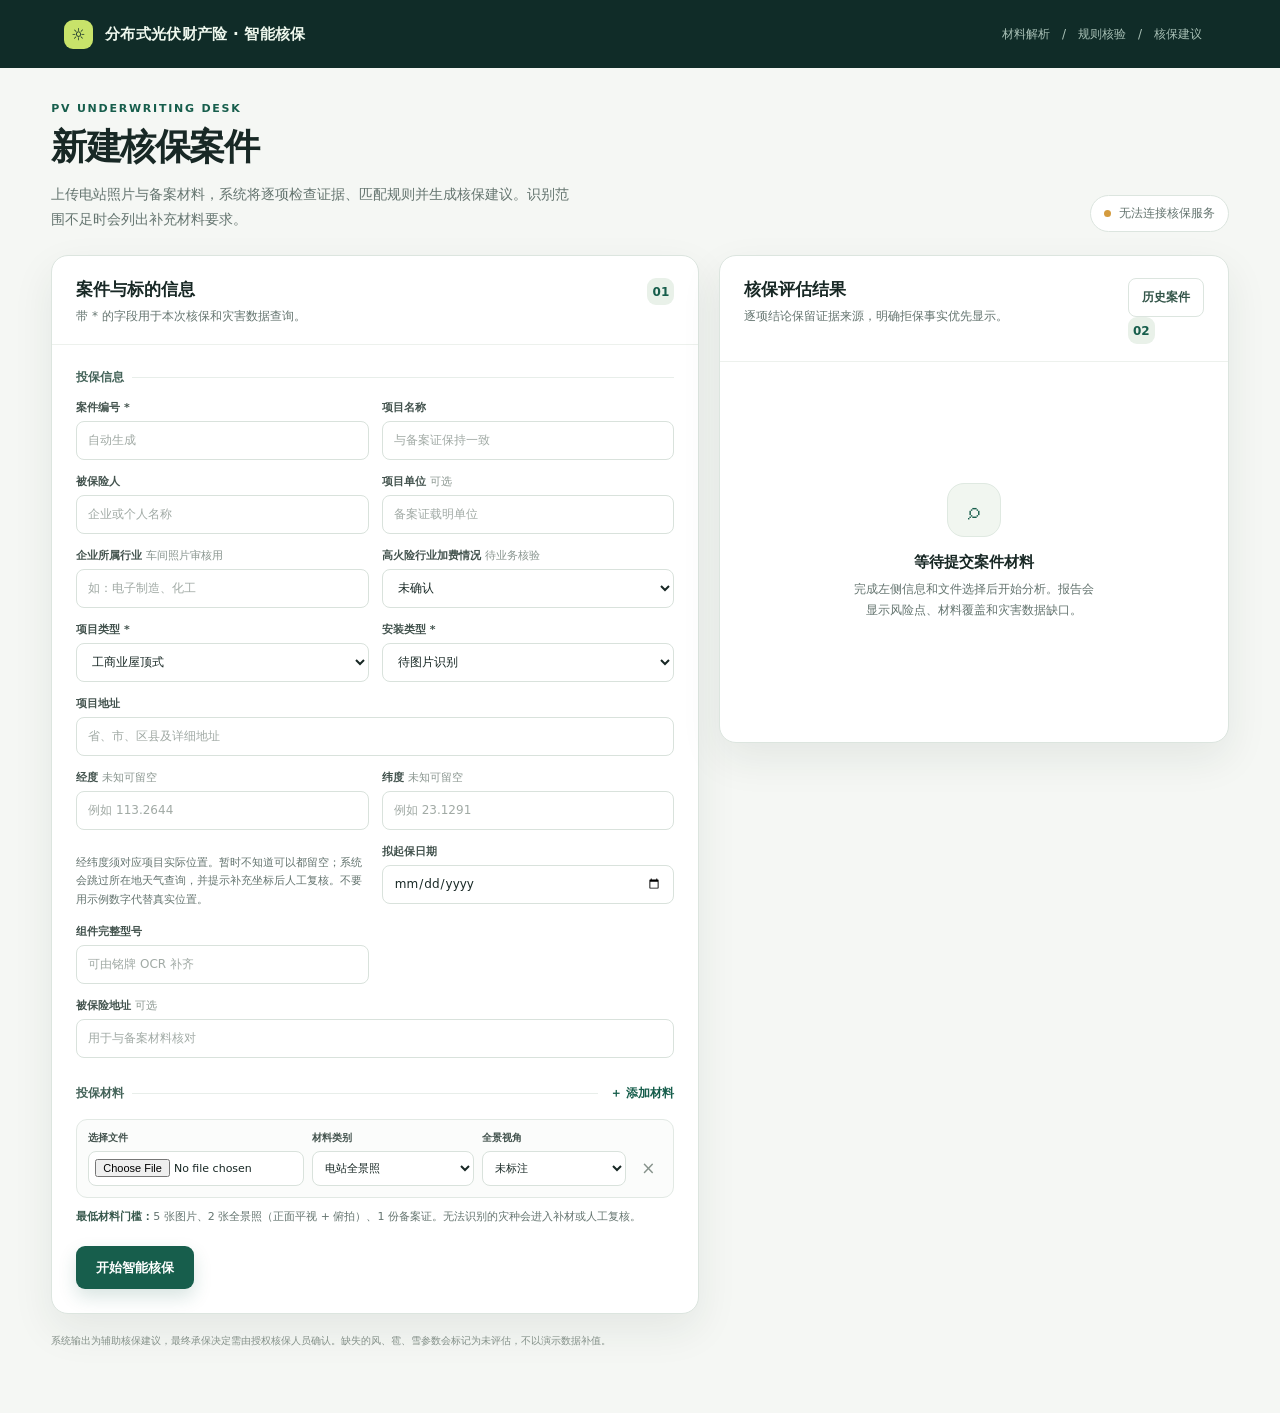
==== commit 272cf90a: "feat: expand underwriting demo with reviewed component catalog" ====
--- a/frontend/index.html
+++ b/frontend/index.html
@@ -214,8 +214,9 @@
             <div class="field"><label for="projectType">项目类型 *</label><select id="projectType"><option value="rooftop">工商业屋顶式</option><option value="carport">车棚顶式</option><option value="unsupported">其他/暂不支持</option><option value="unknown">未知</option></select></div>
             <div class="field"><label for="installationType">安装类型 *</label><select id="installationType"><option value="unknown">待图片识别</option><option value="color_steel_roof">彩钢瓦屋顶</option><option value="flat_roof">平屋顶</option><option value="tile_roof">瓦片屋顶</option><option value="carport_roof">车棚顶</option></select></div>
             <div class="field wide"><label for="siteAddress">项目地址</label><input id="siteAddress" placeholder="省、市、区县及详细地址"></div>
-            <div class="field"><label for="longitude">经度 *</label><input id="longitude" type="number" step="any" placeholder="例如 113.2644"></div>
-            <div class="field"><label for="latitude">纬度 *</label><input id="latitude" type="number" step="any" placeholder="例如 23.1291"></div>
+            <div class="field"><label for="longitude">经度 <span class="optional">未知可留空</span></label><input id="longitude" type="number" step="any" min="-180" max="180" placeholder="例如 113.2644"></div>
+            <div class="field"><label for="latitude">纬度 <span class="optional">未知可留空</span></label><input id="latitude" type="number" step="any" min="-90" max="90" placeholder="例如 23.1291"></div>
+            <p class="hint wide">经纬度须对应项目实际位置。暂时不知道可以都留空；系统会跳过所在地天气查询，并提示补充坐标后人工复核。不要用示例数字代替真实位置。</p>
             <div class="field"><label for="startDate">拟起保日期</label><input id="startDate" type="date"></div>
             <div class="field"><label for="componentModel">组件完整型号</label><input id="componentModel" placeholder="可由铭牌 OCR 补齐"></div>
             <div class="field wide"><label for="insuredAddress">被保险地址 <span class="optional">可选</span></label><input id="insuredAddress" placeholder="用于与备案材料核对"></div>
@@ -917,8 +918,15 @@
       const selected = rows.map(row => ({ row, file: row.querySelector(".upload-file").files[0] })).filter(item => item.file);
       if (!selected.length) return showError("请至少选择一份投保材料。");
       const project = readProject();
-      if (!project.project_type || project.longitude === null || project.latitude === null) {
-        return showError("请填写项目类型、经度和纬度，系统需要这些信息查询项目所在地灾害数据。");
+      if (!project.project_type) return showError("请选择项目类型。");
+      if ((project.longitude === null) !== (project.latitude === null)) {
+        return showError("经度和纬度请同时填写；暂时不知道时两个都留空。");
+      }
+      if (project.longitude !== null && (project.longitude < -180 || project.longitude > 180)) {
+        return showError("经度须在 -180 到 180 之间，请填写项目实际位置。");
+      }
+      if (project.latitude !== null && (project.latitude < -90 || project.latitude > 90)) {
+        return showError("纬度须在 -90 到 90 之间，请填写项目实际位置。");
       }
       const caseId = document.getElementById("caseId").value.trim() || `PV-${new Date().toISOString().slice(0, 10).replaceAll("-", "")}-${Math.random().toString(36).slice(2, 8).toUpperCase()}`;
       document.getElementById("caseId").value = caseId;
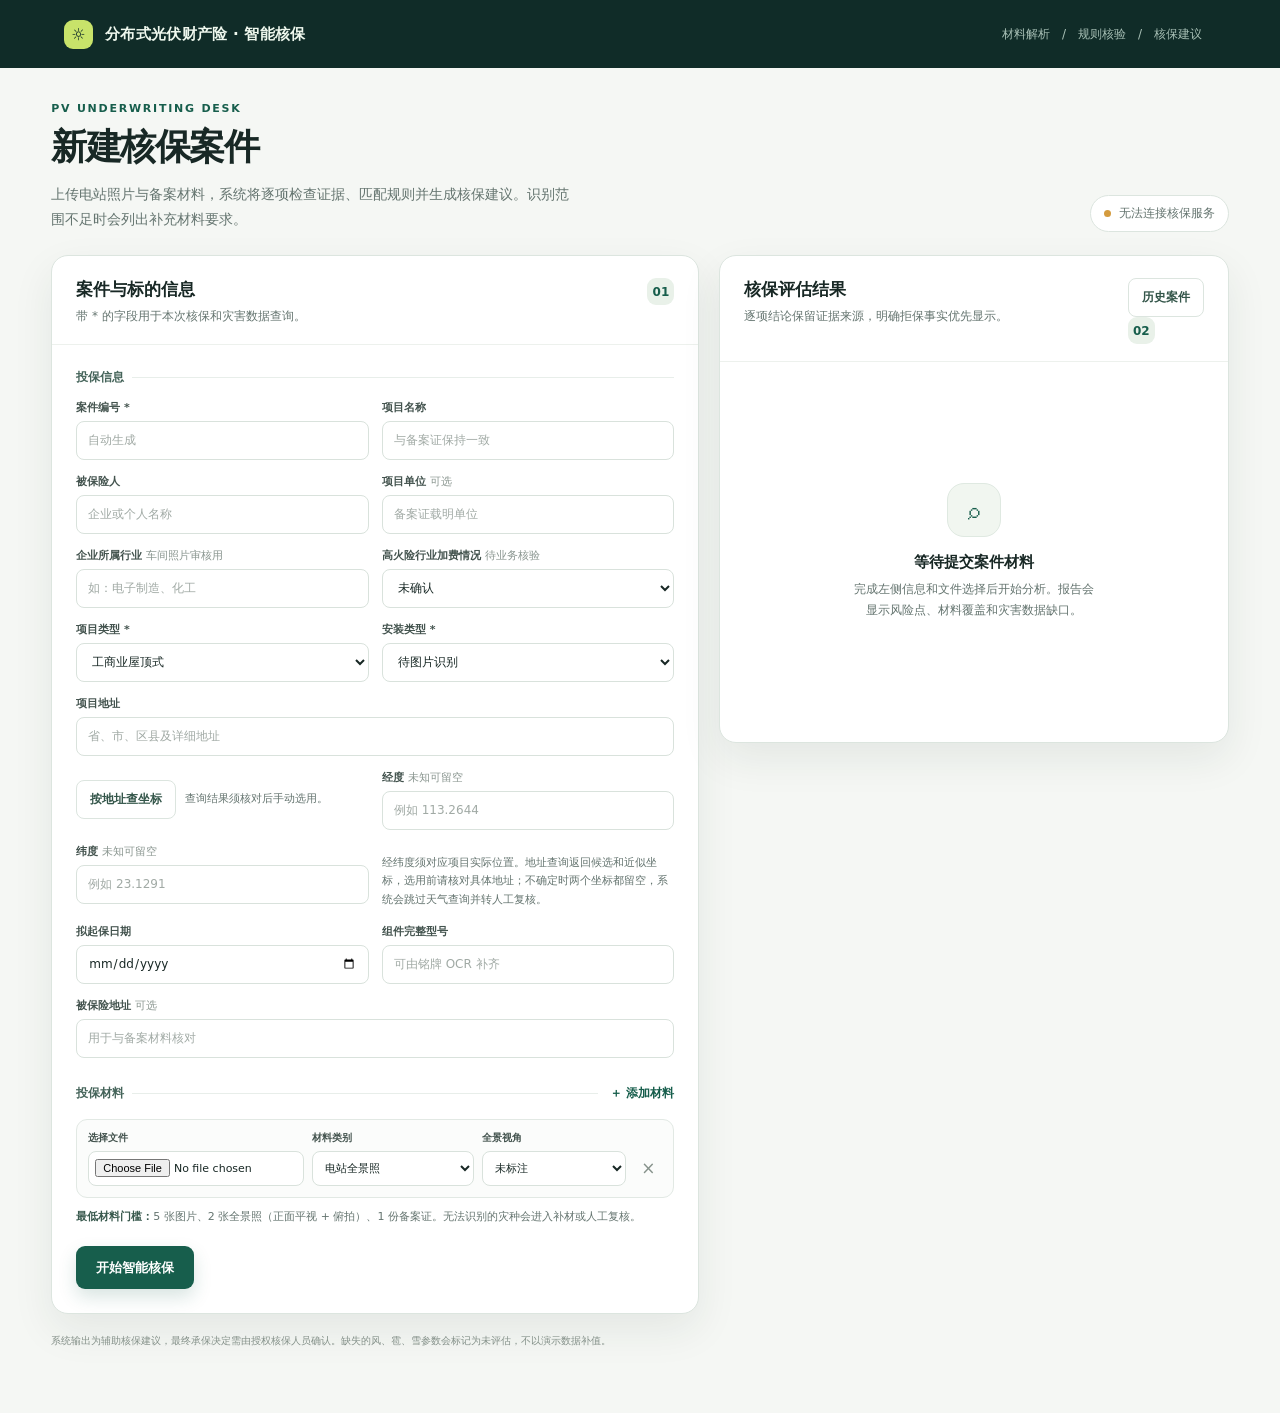
==== commit 04ab0c16: "feat: add address geocoding for weather lookup" ====
--- a/frontend/index.html
+++ b/frontend/index.html
@@ -85,6 +85,12 @@
     .remove-row { width: 28px; height: 35px; border: 0; border-radius: 7px; background: transparent; color: #86928b; font-size: 17px; }
     .remove-row:hover { background: #f6e9e6; color: var(--red); }
     .hint { margin: 10px 0 0; color: var(--muted); font-size: 11px; line-height: 1.7; }
+    .address-lookup { display: flex; align-items: center; flex-wrap: wrap; gap: 9px; }
+    .address-lookup .hint { margin: 0; }
+    .address-results { display: grid; gap: 8px; }
+    .address-results[hidden] { display: none; }
+    .address-candidate { display: flex; align-items: center; justify-content: space-between; gap: 12px; padding: 9px 11px; border: 1px solid var(--line); border-radius: 8px; background: #f8faf8; }
+    .address-candidate .item-copy { min-width: 0; }
     .hint strong { color: #38594d; }
     .form-actions { display: flex; align-items: center; gap: 12px; margin-top: 20px; }
     .primary { min-height: 43px; padding: 0 20px; border: 0; border-radius: 9px; background: var(--green); color: #fff; font-size: 13px; font-weight: 800; box-shadow: 0 8px 18px rgba(23, 94, 76, .17); }
@@ -214,9 +220,11 @@
             <div class="field"><label for="projectType">项目类型 *</label><select id="projectType"><option value="rooftop">工商业屋顶式</option><option value="carport">车棚顶式</option><option value="unsupported">其他/暂不支持</option><option value="unknown">未知</option></select></div>
             <div class="field"><label for="installationType">安装类型 *</label><select id="installationType"><option value="unknown">待图片识别</option><option value="color_steel_roof">彩钢瓦屋顶</option><option value="flat_roof">平屋顶</option><option value="tile_roof">瓦片屋顶</option><option value="carport_roof">车棚顶</option></select></div>
             <div class="field wide"><label for="siteAddress">项目地址</label><input id="siteAddress" placeholder="省、市、区县及详细地址"></div>
+            <div class="address-lookup wide"><button class="secondary" id="lookupAddressButton" type="button">按地址查坐标</button><span class="hint" id="lookupAddressMessage" aria-live="polite">查询结果须核对后手动选用。</span></div>
+            <div class="address-results wide" id="lookupAddressResults" hidden></div>
             <div class="field"><label for="longitude">经度 <span class="optional">未知可留空</span></label><input id="longitude" type="number" step="any" min="-180" max="180" placeholder="例如 113.2644"></div>
             <div class="field"><label for="latitude">纬度 <span class="optional">未知可留空</span></label><input id="latitude" type="number" step="any" min="-90" max="90" placeholder="例如 23.1291"></div>
-            <p class="hint wide">经纬度须对应项目实际位置。暂时不知道可以都留空；系统会跳过所在地天气查询，并提示补充坐标后人工复核。不要用示例数字代替真实位置。</p>
+            <p class="hint wide">经纬度须对应项目实际位置。地址查询返回候选和近似坐标，选用前请核对具体地址；不确定时两个坐标都留空，系统会跳过天气查询并转人工复核。</p>
             <div class="field"><label for="startDate">拟起保日期</label><input id="startDate" type="date"></div>
             <div class="field"><label for="componentModel">组件完整型号</label><input id="componentModel" placeholder="可由铭牌 OCR 补齐"></div>
             <div class="field wide"><label for="insuredAddress">被保险地址 <span class="optional">可选</span></label><input id="insuredAddress" placeholder="用于与备案材料核对"></div>
@@ -253,6 +261,13 @@
     const resultRoot = document.getElementById("result");
     const analyzeButton = document.getElementById("analyzeButton");
     const progressText = document.getElementById("progressText");
+    const lookupAddressButton = document.getElementById("lookupAddressButton");
+    const lookupAddressMessage = document.getElementById("lookupAddressMessage");
+    const lookupAddressResults = document.getElementById("lookupAddressResults");
+    const siteAddressInput = document.getElementById("siteAddress");
+    const longitudeInput = document.getElementById("longitude");
+    const latitudeInput = document.getElementById("latitude");
+    let selectedGeocodedAddress = null;
     const systemStatus = document.getElementById("systemStatus");
     const systemStatusText = document.getElementById("systemStatusText");
     const loginOverlay = document.getElementById("loginOverlay");
@@ -540,6 +555,62 @@
       };
     }
 
+    async function lookupAddress() {
+      const address = siteAddressInput.value.trim();
+      lookupAddressResults.hidden = true;
+      lookupAddressResults.replaceChildren();
+      if (address.length < 4) {
+        lookupAddressMessage.textContent = "请先填写至少 4 个字的详细项目地址。";
+        siteAddressInput.focus();
+        return;
+      }
+
+      lookupAddressButton.disabled = true;
+      lookupAddressMessage.textContent = "正在查询地址候选…";
+      try {
+        const response = await fetch(`/api/v1/locations/resolve?address=${encodeURIComponent(address)}`);
+        const payload = await response.json().catch(() => ({}));
+        if (!response.ok) {
+          const detail = typeof payload.detail === "string" ? payload.detail : null;
+          throw new Error(detail || `地址查询失败 (${response.status})`);
+        }
+        const candidates = Array.isArray(payload.candidates) ? payload.candidates : [];
+        if (!candidates.length) {
+          lookupAddressMessage.textContent = "没有找到地址候选，请补充省、市、区县和详细地址。";
+          return;
+        }
+
+        lookupAddressMessage.textContent = `找到 ${candidates.length} 个候选，请核对后选择。`;
+        candidates.forEach(candidate => {
+          const row = makeNode("div", "address-candidate");
+          const copy = makeNode("div", "item-copy");
+          copy.appendChild(makeNode("strong", "", candidate.formatted_address || "未命名地址"));
+          copy.appendChild(makeNode(
+            "div",
+            "",
+            `定位级别：${candidate.level || "未知"} · 经度 ${candidate.longitude} · 纬度 ${candidate.latitude}`
+          ));
+          const useButton = makeNode("button", "secondary", "使用此位置");
+          useButton.type = "button";
+          useButton.addEventListener("click", () => {
+            siteAddressInput.value = candidate.formatted_address || address;
+            longitudeInput.value = candidate.longitude;
+            latitudeInput.value = candidate.latitude;
+            selectedGeocodedAddress = siteAddressInput.value;
+            lookupAddressResults.hidden = true;
+            lookupAddressMessage.textContent = "已填入近似坐标；提交前请核对候选地址。";
+          });
+          row.append(copy, useButton);
+          lookupAddressResults.appendChild(row);
+        });
+        lookupAddressResults.hidden = false;
+      } catch (error) {
+        lookupAddressMessage.textContent = error.message || "地址查询失败，请稍后重试。";
+      } finally {
+        lookupAddressButton.disabled = false;
+      }
+    }
+
     function makeNode(tag, className, text) {
       const element = document.createElement(tag);
       if (className) element.className = className;
@@ -979,6 +1050,18 @@
 
     document.getElementById("addFile").addEventListener("click", addFileRow);
     document.getElementById("historyButton").addEventListener("click", loadHistory);
+    lookupAddressButton.addEventListener("click", lookupAddress);
+    siteAddressInput.addEventListener("input", () => {
+      if (selectedGeocodedAddress !== null && siteAddressInput.value !== selectedGeocodedAddress) {
+        longitudeInput.value = "";
+        latitudeInput.value = "";
+        selectedGeocodedAddress = null;
+        lookupAddressMessage.textContent = "地址已修改，请重新查询并选择位置。";
+      }
+      lookupAddressResults.hidden = true;
+    });
+    longitudeInput.addEventListener("input", () => { selectedGeocodedAddress = null; });
+    latitudeInput.addEventListener("input", () => { selectedGeocodedAddress = null; });
     analyzeButton.addEventListener("click", analyze);
     addFileRow();
     initializeAuthentication();
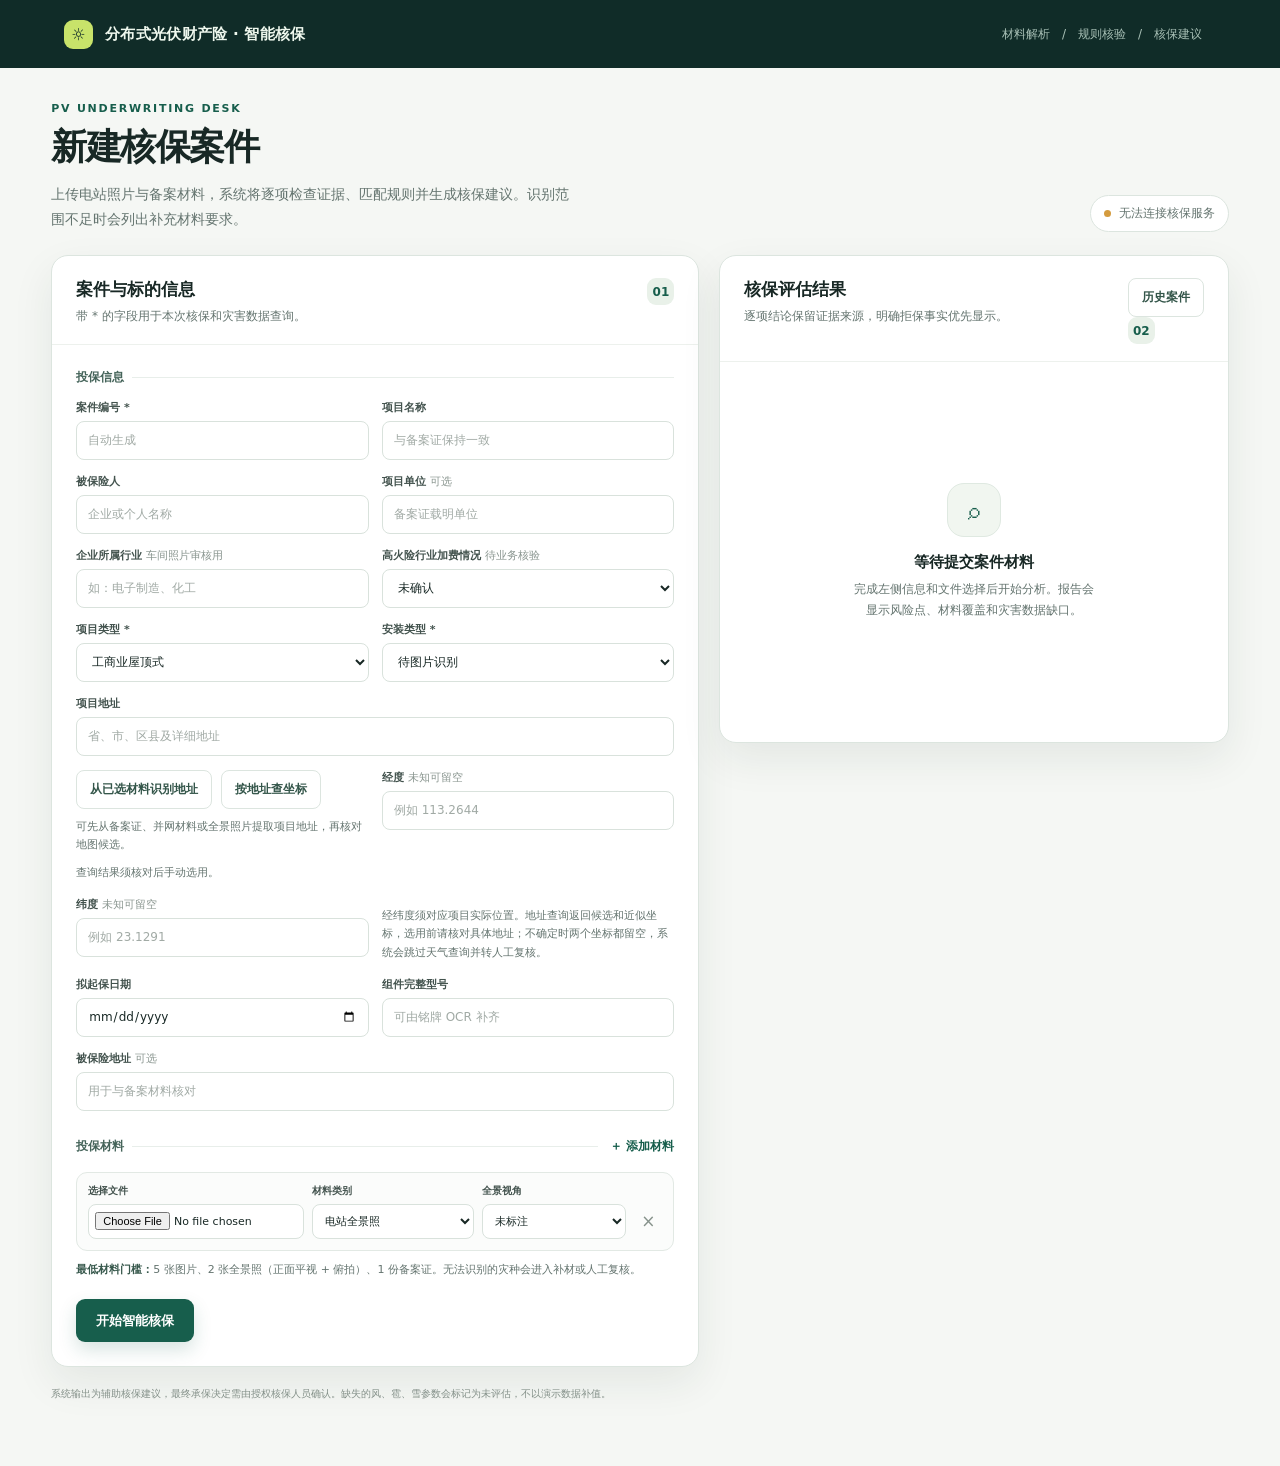
==== commit 60f20575: "feat: add satellite review, component research, and traceable risk assessment" ====
--- a/frontend/index.html
+++ b/frontend/index.html
@@ -120,6 +120,8 @@
     .review-form h3 { margin: 0; font-size: 12px; }
     .review-fields { display: grid; grid-template-columns: 1fr 1fr; gap: 9px; }
     .review-note { padding: 10px; border-radius: 8px; background: #edf5ef; color: #355d49; font-size: 11px; line-height: 1.7; }
+    .amap-satellite-map { width: 100%; height: 430px; min-height: 320px; border: 1px solid var(--line); border-radius: 9px; background: #edf2ed; }
+    .sentinel-preview { display: block; width: min(100%, 720px); border: 1px solid var(--line); border-radius: 9px; background: #edf2ed; }
     .history-entry { width: 100%; padding: 11px; border: 1px solid #e8ede9; border-radius: 9px; background: #fff; color: var(--ink); text-align: left; }
     .history-entry:hover { border-color: #85ad97; background: #f7fbf7; }
     .no-print { }
@@ -220,7 +222,7 @@
             <div class="field"><label for="projectType">项目类型 *</label><select id="projectType"><option value="rooftop">工商业屋顶式</option><option value="carport">车棚顶式</option><option value="unsupported">其他/暂不支持</option><option value="unknown">未知</option></select></div>
             <div class="field"><label for="installationType">安装类型 *</label><select id="installationType"><option value="unknown">待图片识别</option><option value="color_steel_roof">彩钢瓦屋顶</option><option value="flat_roof">平屋顶</option><option value="tile_roof">瓦片屋顶</option><option value="carport_roof">车棚顶</option></select></div>
             <div class="field wide"><label for="siteAddress">项目地址</label><input id="siteAddress" placeholder="省、市、区县及详细地址"></div>
-            <div class="address-lookup wide"><button class="secondary" id="lookupAddressButton" type="button">按地址查坐标</button><span class="hint" id="lookupAddressMessage" aria-live="polite">查询结果须核对后手动选用。</span></div>
+            <div class="address-lookup wide"><button class="secondary" id="extractAddressButton" type="button">从已选材料识别地址</button><button class="secondary" id="lookupAddressButton" type="button">按地址查坐标</button><span class="hint" id="extractAddressMessage" aria-live="polite">可先从备案证、并网材料或全景照片提取项目地址，再核对地图候选。</span><span class="hint" id="lookupAddressMessage" aria-live="polite">查询结果须核对后手动选用。</span></div>
             <div class="address-results wide" id="lookupAddressResults" hidden></div>
             <div class="field"><label for="longitude">经度 <span class="optional">未知可留空</span></label><input id="longitude" type="number" step="any" min="-180" max="180" placeholder="例如 113.2644"></div>
             <div class="field"><label for="latitude">纬度 <span class="optional">未知可留空</span></label><input id="latitude" type="number" step="any" min="-90" max="90" placeholder="例如 23.1291"></div>
@@ -261,6 +263,8 @@
     const resultRoot = document.getElementById("result");
     const analyzeButton = document.getElementById("analyzeButton");
     const progressText = document.getElementById("progressText");
+    const extractAddressButton = document.getElementById("extractAddressButton");
+    const extractAddressMessage = document.getElementById("extractAddressMessage");
     const lookupAddressButton = document.getElementById("lookupAddressButton");
     const lookupAddressMessage = document.getElementById("lookupAddressMessage");
     const lookupAddressResults = document.getElementById("lookupAddressResults");
@@ -298,11 +302,14 @@
       conditional_accept: "附条件承保", request_more: "建议补充材料", manual_review: "转人工复核",
       pass: "通过", warning: "风险提示", conditional: "建议附加条件", not_applicable: "不适用",
       detected: "已识别", not_detected: "未发现", uncertain: "不确定",
+      project_site: "项目现场本身", operational_surroundings: "项目邻近周边（边界待核）",
+      distant_background: "远处背景景物",
       low: "低", medium: "中", high: "高", critical: "严重", unknown: "未知",
       panorama: "电站全景照", roof_connection: "屋顶连接处", parapet: "女儿墙/排水", workshop: "厂房/车间",
       filing_certificate: "备案证", grid_connection_document: "并网材料", electrical_grounding: "电气接地",
       component_nameplate: "组件铭牌", component_surface: "组件表面瑕疵", inverter_nameplate: "逆变器铭牌", combiner_box: "汇流箱",
-      monitoring_optional: "监控（可选）", other: "其他"
+      monitoring_optional: "监控（可选）", other: "其他",
+      color_steel_roof: "彩钢瓦屋顶", flat_roof: "平屋顶", tile_roof: "瓦片屋顶", carport_roof: "车棚顶"
     };
     const ocrLabels = {
       project_name: "项目名称", project_entity: "项目单位", insured_name: "被保险人",
@@ -588,9 +595,9 @@
           copy.appendChild(makeNode(
             "div",
             "",
-            `定位级别：${candidate.level || "未知"} · 经度 ${candidate.longitude} · 纬度 ${candidate.latitude}`
+            `地址级别：${candidate.level || "未知"} · Open-Meteo 用近似 WGS84 ${candidate.longitude}, ${candidate.latitude}`
           ));
-          const useButton = makeNode("button", "secondary", "使用此位置");
+          const useButton = makeNode("button", "secondary", "确认位置并用于天气查询");
           useButton.type = "button";
           useButton.addEventListener("click", () => {
             siteAddressInput.value = candidate.formatted_address || address;
@@ -598,7 +605,7 @@
             latitudeInput.value = candidate.latitude;
             selectedGeocodedAddress = siteAddressInput.value;
             lookupAddressResults.hidden = true;
-            lookupAddressMessage.textContent = "已填入近似坐标；提交前请核对候选地址。";
+            lookupAddressMessage.textContent = "位置已确认。提交核保时将按该近似 WGS84 坐标查询 Open-Meteo 历史 10 米最大阵风和单日降雪；冰雹直径与结构雪荷载仍需其他可靠资料。";
           });
           row.append(copy, useButton);
           lookupAddressResults.appendChild(row);
@@ -611,11 +618,155 @@
       }
     }
 
+    async function extractAddressFromSelectedMaterials() {
+      lookupAddressResults.hidden = true;
+      lookupAddressResults.replaceChildren();
+      const supportedCategories = new Set([
+        "filing_certificate",
+        "grid_connection_document",
+        "panorama",
+      ]);
+      const selectedMaterials = [...fileList.querySelectorAll(".file-row")]
+        .map(row => ({
+          file: row.querySelector(".upload-file")?.files?.[0],
+          category: row.querySelector(".category")?.value,
+        }))
+        .filter(item => item.file && supportedCategories.has(item.category));
+
+      if (!selectedMaterials.length) {
+        extractAddressMessage.textContent = "请先选择备案证、并网材料或全景照片。";
+        return;
+      }
+
+      extractAddressButton.disabled = true;
+      lookupAddressButton.disabled = true;
+      extractAddressMessage.textContent = `正在识别 ${selectedMaterials.length} 份地址相关材料…`;
+      const addresses = new Map();
+      const failures = [];
+      try {
+        for (const [index, item] of selectedMaterials.entries()) {
+          const form = new FormData();
+          form.append("file", item.file);
+          form.append("material_id", `address-preflight-${index + 1}`);
+          form.append("category", item.category);
+          try {
+            const response = await fetch("/api/v1/ocr/extract", {
+              method: "POST",
+              body: form,
+            });
+            const payload = await response.json().catch(() => ({}));
+            if (!response.ok) {
+              const detail = typeof payload.detail === "string" ? payload.detail : null;
+              throw new Error(detail || `OCR 请求失败 (${response.status})`);
+            }
+            for (const field of Array.isArray(payload) ? payload : []) {
+              if (field.field_name !== "site_address") continue;
+              const address = String(field.normalized_value || field.raw_value || "").trim();
+              if (!address) continue;
+              const key = address.replace(/\s+/g, "");
+              const entry = addresses.get(key) || {
+                address,
+                sources: [],
+                confidence: 0,
+                status: field.value_status,
+              };
+              entry.sources.push(item.file.name);
+              entry.confidence = Math.max(entry.confidence, Number(field.confidence) || 0);
+              if (field.value_status === "extracted") entry.status = "extracted";
+              addresses.set(key, entry);
+            }
+          } catch (error) {
+            failures.push(`${item.file.name}：${error.message || "识别失败"}`);
+          }
+        }
+
+        if (!addresses.size) {
+          extractAddressMessage.textContent = failures.length
+            ? `没有提取到项目地址。${failures.join("；")}`
+            : "没有识别到项目地址，请检查图片清晰度或手动填写。";
+          return;
+        }
+
+        extractAddressMessage.textContent = `识别到 ${addresses.size} 个地址候选；请核对材料来源和文字后再选用。`;
+        for (const entry of addresses.values()) {
+          const row = makeNode("div", "address-candidate");
+          const copy = makeNode("div", "item-copy");
+          copy.appendChild(makeNode("strong", "", entry.address));
+          copy.appendChild(makeNode(
+            "div",
+            "",
+            `OCR 置信度 ${Math.round(entry.confidence * 100)}% · ${entry.status === "extracted" ? "识别状态：已提取" : "识别状态：需核实"} · 来源：${[...new Set(entry.sources)].join("、")}`
+          ));
+          const useButton = makeNode("button", "secondary", "填入地址并查坐标");
+          useButton.type = "button";
+          useButton.addEventListener("click", () => {
+            siteAddressInput.value = entry.address;
+            longitudeInput.value = "";
+            latitudeInput.value = "";
+            selectedGeocodedAddress = null;
+            lookupAddressMessage.textContent = "地址已填入；点击“按地址查坐标”，核对位置后再提交。";
+            extractAddressMessage.textContent = "OCR 地址仅作候选，需核对材料原文和地图定位。";
+            lookupAddressResults.hidden = true;
+          });
+          row.append(copy, useButton);
+          lookupAddressResults.appendChild(row);
+        }
+        if (failures.length) {
+          lookupAddressResults.appendChild(makeNode("p", "hint", `部分材料未能完成 OCR：${failures.join("；")}`));
+        }
+        lookupAddressResults.hidden = false;
+      } finally {
+        extractAddressButton.disabled = false;
+        lookupAddressButton.disabled = false;
+      }
+    }
+
     function makeNode(tag, className, text) {
       const element = document.createElement(tag);
       if (className) element.className = className;
       if (text !== undefined && text !== null) element.textContent = String(text);
       return element;
+    }
+
+    let amapLoaderPromise = null;
+
+    function ensureAmapLoader(securityJsCode) {
+      window._AMapSecurityConfig = { securityJsCode };
+      if (window.AMapLoader) return Promise.resolve(window.AMapLoader);
+      if (amapLoaderPromise) return amapLoaderPromise;
+      amapLoaderPromise = new Promise((resolve, reject) => {
+        const script = document.createElement("script");
+        script.src = "https://webapi.amap.com/loader.js";
+        script.async = true;
+        script.onload = () => window.AMapLoader
+          ? resolve(window.AMapLoader)
+          : reject(new Error("高德地图 SDK 加载失败"));
+        script.onerror = () => reject(new Error("高德地图 SDK 加载失败"));
+        document.head.appendChild(script);
+      }).catch(error => {
+        amapLoaderPromise = null;
+        throw error;
+      });
+      return amapLoaderPromise;
+    }
+
+    async function showAmapSatellite(container, candidate, config) {
+      if (!config?.configured || !config.api_key || !config.security_js_code) {
+        throw new Error("尚未配置高德 Web 端 JS API Key 和安全密钥");
+      }
+      const loader = await ensureAmapLoader(config.security_js_code);
+      const AMap = await loader.load({ key: config.api_key, version: "2.0" });
+      if (container.__amapMap) container.__amapMap.destroy();
+      const center = [candidate.amap_longitude, candidate.amap_latitude];
+      const map = new AMap.Map(container, {
+        center,
+        zoom: 18,
+        viewMode: "2D",
+        layers: [new AMap.TileLayer.Satellite(), new AMap.TileLayer.RoadNet()],
+      });
+      map.add(new AMap.Marker({ position: center, title: candidate.formatted_address }));
+      container.__amapMap = map;
+      return map;
     }
 
     function renderListSection(parent, title, rows, renderItem, emptyText = "无") {
@@ -668,6 +819,7 @@
           const status = labels[finding.detection_status] || finding.detection_status;
           entry.appendChild(makeNode("strong", "", `${findingId} · ${finding.label} · ${status}`));
           entry.appendChild(makeNode("p", "", `证据描述：${finding.evidence_text || "未提供"}`));
+          if (finding.category?.endsWith("_environment")) entry.appendChild(makeNode("p", "", `环境与现场关系：${labels[finding.environment_relation] || "现场关系不确定"}`));
           entry.appendChild(makeNode("p", "", `模型参考置信度：${Math.round((finding.confidence || 0) * 100)}%（未校准） · ${finding.provider} / ${finding.model}`));
           if (finding.bbox) entry.appendChild(makeNode("p", "", `图片区域：${(finding.bbox.x_min * 100).toFixed(0)}%, ${(finding.bbox.y_min * 100).toFixed(0)}% - ${(finding.bbox.x_max * 100).toFixed(0)}%, ${(finding.bbox.y_max * 100).toFixed(0)}%`));
         }
@@ -736,12 +888,248 @@
       }
       addStep("文字与图像信息提取", `OCR 字段 ${fields.length} 项；视觉检查 ${findings.length} 项，其中不确定 ${uncertainFindings} 项。模型只提供观察和证据描述；不确定结果会交给规则转补材料或人工复核。`);
       addStep("单份材料规则审核", `${reviews.length} 份材料已生成审核动作：${actionSummary}。每份材料卡片可展开查看具体规则、OCR 字段和图片证据之间的关联。`);
+      const component = data.component_profile;
+      if (component) {
+        const componentValue = value => value === null || value === undefined ? "未提供" : value;
+        const componentParameterLabels = {
+          rated_power_w: "额定功率",
+          front_static_load_pa: "正面最大静载",
+          back_static_load_pa: "背面最大静载",
+          hail_resistance_mm: "冰雹试验直径",
+          hail_impact_velocity_m_s: "冰雹试验速度",
+          wind_load_pa: "厂家风荷载",
+          snow_load_pa: "厂家雪荷载"
+        };
+        const componentSources = Object.entries(component.parameter_sources || {})
+          .map(([field, url]) => `${componentParameterLabels[field] || field}: ${url}`)
+          .join("；") || "没有逐字段来源链接";
+        addStep(
+          "组件型号与参数证据",
+          `匹配型号：${component.component_model}（${component.manufacturer || "厂商未知"}；${component.market_version || "市场版本未记录"}；型号匹配参考分 ${component.match_confidence}）。额定功率 ${componentValue(component.rated_power_w)} W；正面/背面最大静载 ${componentValue(component.front_static_load_pa)}/${componentValue(component.back_static_load_pa)} Pa；冰雹试验 ${componentValue(component.hail_resistance_mm)} mm @ ${componentValue(component.hail_impact_velocity_m_s)} m/s。正反面静载不会换算成项目风压或雪荷载，字段有值也不代表灾种筛查通过。资料：${component.source_name || "未记录"} · ${component.source_url || "无链接"}。逐项来源：${componentSources}。${component.source_note || "无参数适用说明"} ${[...(component.lookup_notes || [])].join("；")}`
+        );
+      } else {
+        addStep("组件型号与参数证据", "没有按完整型号取得厂家参数；不从相似型号推填，需核对铭牌和厂家规格书。灾害结论保留未知。 ");
+      }
+      const componentNeedsResearch = !component || [
+        "wind_load_pa", "snow_load_pa", "hail_resistance_mm", "hail_impact_velocity_m_s"
+      ].some(field => component[field] === null || component[field] === undefined);
+      if (componentNeedsResearch && authenticatedRole !== "viewer") {
+        addStep(
+          "组件缺参搜索与人工补正",
+          "按厂商精确型号 → 厂商系列 → Solar-Stack → 全网网页候选顺序找资料。无需预设受信域名；全网结果均是待核验线索，只有人工确认原始 Datasheet 与铭牌型号一致后，才可录入缺失参数。",
+          content => {
+            const panel = makeNode("div", "review-form no-print");
+            const field = (labelText, value, type = "text", placeholder = "") => {
+              const wrapper = makeNode("div", "field");
+              const label = makeNode("label", "", labelText);
+              const input = document.createElement("input");
+              input.type = type;
+              input.value = value || "";
+              input.placeholder = placeholder;
+              wrapper.append(label, input);
+              return { wrapper, input };
+            };
+            const manufacturerField = field("厂商", component?.manufacturer || "", "text", "例如 JA Solar / LONGi");
+            const modelField = field("完整型号（核对铭牌）", component?.component_model || "", "text", "例如 JAM72D42-630W");
+            const seriesField = field("系列（可选）", "", "text", "例如 JAM72D42");
+            const searchFields = makeNode("div", "review-fields");
+            searchFields.append(manufacturerField.wrapper, modelField.wrapper, seriesField.wrapper);
+            panel.appendChild(searchFields);
+            const searchButton = makeNode("button", "secondary", "按资料链搜索");
+            searchButton.type = "button";
+            panel.appendChild(searchButton);
+            const searchMessage = makeNode("p", "dialog-message", "");
+            panel.appendChild(searchMessage);
+            const searchResults = makeNode("div", "result-list");
+            panel.appendChild(searchResults);
+            const searchLink = document.createElement("a");
+            searchLink.className = "secondary";
+            searchLink.textContent = "打开 Solar-Stack 搜索页";
+            searchLink.target = "_blank";
+            searchLink.rel = "noopener noreferrer";
+            searchLink.hidden = true;
+            panel.appendChild(searchLink);
+            const browserSearchLinks = makeNode("div", "review-fields");
+            panel.appendChild(browserSearchLinks);
+
+            searchButton.addEventListener("click", async () => {
+              const model = modelField.input.value.trim();
+              if (!model) {
+                searchMessage.textContent = "请先输入并核对组件铭牌上的完整型号。";
+                return;
+              }
+              searchButton.disabled = true;
+              searchMessage.textContent = "正在按顺序查找资料…";
+              searchResults.replaceChildren();
+              browserSearchLinks.replaceChildren();
+              try {
+                const params = new URLSearchParams({ model });
+                if (manufacturerField.input.value.trim()) params.set("manufacturer", manufacturerField.input.value.trim());
+                if (seriesField.input.value.trim()) params.set("series", seriesField.input.value.trim());
+                const response = await fetch(`/api/v1/components/sources?${params.toString()}`);
+                const result = await response.json().catch(() => ({}));
+                if (!response.ok) throw new Error(result.detail || `搜索失败 (${response.status})`);
+                searchLink.href = result.solar_stack_search_url;
+                searchLink.hidden = false;
+                (result.browser_search_links || []).forEach(searchInfo => {
+                  const link = document.createElement("a");
+                  link.className = "secondary";
+                  link.href = searchInfo.url;
+                  link.target = "_blank";
+                  link.rel = "noopener noreferrer";
+                  link.textContent = searchInfo.label || "打开网页检索";
+                  browserSearchLinks.appendChild(link);
+                });
+                (result.stages || []).forEach(stage => {
+                  const card = makeNode("div", "result-item");
+                  card.appendChild(makeNode("p", "item-title", `${stage.label} · ${stage.status}`));
+                  card.appendChild(makeNode("p", "item-copy", stage.note || ""));
+                  (stage.documents || []).forEach(documentInfo => {
+                    const link = document.createElement("a");
+                    link.href = documentInfo.url;
+                    link.target = "_blank";
+                    link.rel = "noopener noreferrer";
+                    link.textContent = documentInfo.title || documentInfo.url;
+                    link.addEventListener("click", () => {
+                      sourceUrl.input.value = documentInfo.url;
+                    });
+                    card.appendChild(link);
+                    card.appendChild(makeNode("p", "item-copy", `${documentInfo.source_domain} · 型号线索：${documentInfo.model_match} · ${documentInfo.description || ""}`));
+                    if (stage.stage === "local_catalog_variant_candidates" && documentInfo.model_match === "variant_candidate_requires_nameplate_confirmation") {
+                      const useCandidateButton = makeNode("button", "secondary", "铭牌确认后填入型号框");
+                      useCandidateButton.type = "button";
+                      useCandidateButton.addEventListener("click", () => {
+                        modelField.input.value = documentInfo.title;
+                        searchMessage.textContent = "候选型号已填入。请先确认铭牌后缀和版本完全一致，再点击“按资料链搜索”；未确认前不要用于核保。";
+                      });
+                      card.appendChild(useCandidateButton);
+                    }
+                  });
+                  searchResults.appendChild(card);
+                });
+                searchMessage.textContent = result.search_api_configured
+                  ? "已完成配置的检索阶段。请打开 Datasheet 原文确认型号及参数；结果不自动写入核保结论。"
+                  : "后台网页检索 API 未配置。已提供浏览器检索入口和本地型号候选；请在浏览器核对铭牌及原始 Datasheet，候选不会自动用于核保。";
+              } catch (error) {
+                searchMessage.textContent = error.message || "组件资料搜索失败。";
+              } finally {
+                searchButton.disabled = false;
+              }
+            });
+
+            const correctionForm = document.createElement("form");
+            correctionForm.className = "review-form";
+            correctionForm.appendChild(makeNode("h3", "", "核对原始 Datasheet 后补正缺失字段"));
+            correctionForm.appendChild(makeNode("p", "review-note", "补正只写入本机目录覆盖文件，供后续新案件使用；不会改写当前报告，也不会覆盖已有非空参数。每个数值都要关联原始 HTTPS 来源。"));
+            const correctionGrid = makeNode("div", "review-fields");
+            const correctionInputs = {};
+            const parameters = [
+              ["rated_power_w", "额定功率 (W)"],
+              ["front_static_load_pa", "正面最大静载 (Pa)"],
+              ["back_static_load_pa", "背面最大静载 (Pa)"],
+              ["hail_resistance_mm", "冰雹试验直径 (mm)"],
+              ["hail_impact_velocity_m_s", "冰雹试验速度 (m/s)"],
+              ["wind_load_pa", "厂家明确风荷载 (Pa)"],
+              ["snow_load_pa", "厂家明确雪荷载 (Pa)"],
+            ];
+            parameters.forEach(([name, labelText]) => {
+              const entry = field(labelText, "", "number", "留空表示资料未列出");
+              entry.input.min = "0.001";
+              entry.input.step = "any";
+              correctionInputs[name] = entry.input;
+              correctionGrid.appendChild(entry.wrapper);
+            });
+            const docType = field("资料类型", "Datasheet PDF", "text");
+            const sourceUrl = field("已打开的原始资料 HTTPS 链接", "", "url", "粘贴 Datasheet 原始链接");
+            const reviewer = field("复核人", document.getElementById("signedInUser").textContent.split(" · ")[0] || "", "text");
+            correctionForm.append(correctionGrid, docType.wrapper, sourceUrl.wrapper, reviewer.wrapper);
+            const sourceNote = document.createElement("textarea");
+            sourceNote.placeholder = "记录数据页码、市场版本、载荷方向/测试方法等适用说明；没有列出的参数请留空。";
+            sourceNote.required = true;
+            correctionForm.appendChild(sourceNote);
+            const exactLabel = document.createElement("label");
+            const exactCheck = document.createElement("input");
+            exactCheck.type = "checkbox";
+            exactCheck.required = true;
+            exactLabel.append(exactCheck, document.createTextNode(" 我已逐项核对完整型号与铭牌/原始 Datasheet，并确认每个录入值、单位和测试条件。"));
+            correctionForm.appendChild(exactLabel);
+            const correctionMessage = makeNode("p", "dialog-message", "");
+            const correctionButton = makeNode("button", "primary", "保存人工补正供后续案件使用");
+            correctionButton.type = "submit";
+            correctionForm.append(correctionButton, correctionMessage);
+            correctionForm.addEventListener("submit", async event => {
+              event.preventDefault();
+              const model = modelField.input.value.trim();
+              const manufacturer = manufacturerField.input.value.trim();
+              if (!model || !manufacturer || !sourceUrl.input.value.trim() || !reviewer.input.value.trim()) {
+                correctionMessage.textContent = "请补全完整型号、厂商、资料链接和复核人。";
+                return;
+              }
+              const body = {
+                component_model: model,
+                manufacturer,
+                source_document_type: docType.input.value.trim(),
+                source_url: sourceUrl.input.value.trim(),
+                source_note: sourceNote.value.trim(),
+                reviewer_name: reviewer.input.value.trim(),
+                exact_model_verified: exactCheck.checked,
+                parameter_sources: {},
+              };
+              parameters.forEach(([name]) => {
+                const value = correctionInputs[name].value.trim();
+                if (value) {
+                  body[name] = Number(value);
+                  body.parameter_sources[name] = body.source_url;
+                }
+              });
+              correctionButton.disabled = true;
+              correctionMessage.textContent = "正在保存人工补正…";
+              try {
+                const response = await fetch("/api/v1/components/corrections", {
+                  method: "POST",
+                  headers: { "Content-Type": "application/json" },
+                  body: JSON.stringify(body),
+                });
+                const result = await response.json().catch(() => ({}));
+                if (!response.ok) throw new Error(result.detail || `保存失败 (${response.status})`);
+                correctionMessage.textContent = `${result.note} 字段：${(result.saved_field_names || []).join("、")}`;
+              } catch (error) {
+                correctionMessage.textContent = error.message || "人工补正保存失败。";
+              } finally {
+                correctionButton.disabled = false;
+              }
+            });
+            panel.appendChild(correctionForm);
+            content.appendChild(panel);
+          }
+        );
+      }
+      const weather = data.weather_profile;
+      if (weather) {
+        const weatherValue = value => value === null || value === undefined ? "未提供" : value;
+        const grid = weather.grid_latitude === null || weather.grid_latitude === undefined
+          ? "上游未返回网格坐标"
+          : `${weather.grid_longitude}, ${weather.grid_latitude}（距项目点 ${weather.grid_distance_km ?? "未知"} km；网格 DEM 高程 ${weather.grid_elevation_m ?? "未知"} m）`;
+        const expectedDays = weather.expected_day_count ?? "未知";
+        addStep("气象数据来源与覆盖", `${weather.source_name || "气象源未知"}；项目点 WGS84 ${weather.longitude}, ${weather.latitude}；实际网格 ${grid}；数据集 ${weather.dataset_selection || "未记录"}；网格选择 ${weather.grid_selection_method || "未记录"}；时区 ${weather.timezone || "未记录"}；请求期 ${weather.observation_start || "未知"} 至 ${weather.observation_end || "未知"}，返回日期 ${weather.returned_data_start || "无"} 至 ${weather.returned_data_end || "无"}。10米日阵风有效日 ${weather.wind_valid_day_count ?? 0}/${expectedDays}，最大值 ${weatherValue(weather.historical_max_wind_m_s)} ${weather.wind_unit || "m/s"}；10米日持续风速有效日 ${weather.wind_speed_valid_day_count ?? 0}/${expectedDays}，最大值 ${weatherValue(weather.historical_max_daily_wind_speed_m_s)} ${weather.wind_speed_unit || "m/s"}；日总降水有效日 ${weather.precipitation_valid_day_count ?? 0}/${expectedDays}，最大单日 ${weatherValue(weather.historical_max_daily_precipitation_mm)} ${weather.precipitation_unit || "mm"}；日降雨有效日 ${weather.rain_valid_day_count ?? 0}/${expectedDays}，最大单日 ${weatherValue(weather.historical_max_daily_rain_mm)} ${weather.rain_unit || "mm"}；降水时数有效日 ${weather.precipitation_hours_valid_day_count ?? 0}/${expectedDays}，最长单日有降水 ${weatherValue(weather.historical_max_daily_precipitation_hours)} ${weather.precipitation_hours_unit || "h"}；降雪有效日 ${weather.snowfall_valid_day_count ?? 0}/${expectedDays}，最大单日降雪 ${weatherValue(weather.historical_max_daily_snowfall_cm)} ${weather.snowfall_unit || "cm"}。这些历史背景值不替代设计风压、结构雪荷载或洪涝风险评估。${[...(weather.data_quality_notes || [])].join("；")}`);
+      } else {
+        addStep("气象数据来源与覆盖", "没有取得项目坐标对应的历史天气资料；这不表示当地灾害风险低。 ");
+      }
       const catastrophe = data.catastrophe_assessment;
       if (catastrophe) {
         const thresholds = Number.isFinite(catastrophe.critical_shortfall_ratio) && Number.isFinite(catastrophe.adequate_margin_ratio)
-          ? `能力比分级门槛：严重不足 < ${catastrophe.critical_shortfall_ratio.toFixed(2)}；能力不足 < 1.00；余量有限 < ${catastrophe.adequate_margin_ratio.toFixed(2)}；达到余量门槛后该灾种单项通过。`
-          : "该历史记录未保存具体能力比分级门槛。";
+          ? `旧版演示筛查门槛：严重不足 < ${catastrophe.critical_shortfall_ratio.toFixed(2)}；能力不足 < 1.00；余量有限 < ${catastrophe.adequate_margin_ratio.toFixed(2)}。该门槛未经结构设计/业务审批，不等同工程判断。`
+          : "当前未计算能力比：组件试验参数与历史天气指标的比较口径尚未验证。";
         addStep("自然灾害量化评估", `${catastrophe.explanation || "已完成组件能力与气象指标比较。"} ${[...(catastrophe.factors || [])].join("；")} ${thresholds}`);
+        const hazardLabels = { wind: "大风", hail: "冰雹", snow: "积雪" };
+        const applicabilityLabels = { usable: "可用", not_applicable: "不适用", pending_confirmation: "待确认" };
+        const applicabilityReviews = catastrophe.installation_parameter_reviews || [];
+        if (applicabilityReviews.length) {
+          const details = applicabilityReviews.map(review =>
+            `${hazardLabels[review.hazard] || review.hazard}：${applicabilityLabels[review.status] || review.status}。${review.explanation}需核对：${(review.required_evidence || []).join("；")}（${review.triggered_rule_id}）`
+          ).join("\n");
+          addStep("逐灾种安装参数适用性", details);
+        }
       } else {
         addStep("自然灾害量化评估", "未生成完整的组件与历史气象联合评估；缺失原因可在规则和处理记录中查看。未评估不等于风险已通过。 ");
       }
@@ -770,6 +1158,376 @@
       parent.appendChild(section);
     }
 
+    function renderMapReviewSection(parent, data) {
+      const uncertainMaterialIds = new Set(
+        (data.findings || [])
+          .filter(finding => finding.category === "image_quality" && ["detected", "uncertain"].includes(finding.detection_status))
+          .map(finding => finding.material_id)
+      );
+      (data.materials || []).forEach(material => {
+        if ((material.media_type || "").startsWith("image/") && (["poor", "unusable"].includes(material.quality_status) || (material.quality_issues || []).length)) {
+          uncertainMaterialIds.add(material.material_id);
+        }
+      });
+      const mapReviews = data.map_reviews || [];
+      if (!uncertainMaterialIds.size && !mapReviews.length) return;
+
+      const section = makeNode("section", "result-section");
+      section.appendChild(makeNode("h3", "", "地图影像辅助复核"));
+      section.appendChild(makeNode("p", "review-note", "高德卫星影像有更新时滞，不能视为实时现场画面；日期可能不可见。地点、影像和观察结果都需核保员确认。地图只作补充线索，不替代投保材料或自动改变核保结论。"));
+
+      mapReviews.forEach(review => {
+        const item = makeNode("div", "result-item");
+        const visibility = { visible: "可见", not_visible: "未见", unclear: "不确定" }[review.photovoltaic_visibility] || "不确定";
+        const matched = review.site_match_confirmed ? "已确认是项目位置" : "未确认是项目位置";
+        const addressSource = { project_info: "项目基本信息", material_ocr: "材料文字识别/人工核对", human_corrected: "人工更正" }[review.address_source] || review.address_source;
+        const providerName = review.provider === "amap_maps" ? "高德地图" : "百度地图（历史记录）";
+        const scoreText = review.geocoding_confidence === null || review.geocoding_confidence === undefined
+          ? "高德不提供匹配置信分，已人工确认候选"
+          : `地址理解度 ${review.address_comprehension ?? "未知"}/100 · 定位分 ${review.geocoding_confidence}/100`;
+        const mapCoordinates = review.longitude_gcj02 !== null && review.longitude_gcj02 !== undefined
+          ? `GCJ-02 ${review.longitude_gcj02}, ${review.latitude_gcj02}`
+          : `BD-09 ${review.longitude_bd09}, ${review.latitude_bd09}`;
+        item.appendChild(makeNode("p", "item-title", `地图人工复核 · ${review.reviewer_name} · ${matched}`));
+        item.appendChild(makeNode("p", "item-copy", `触发材料：${(review.triggering_material_ids || []).join("、") || "未记录"}`));
+        item.appendChild(makeNode("p", "item-copy", `地图服务：${providerName} · 地址来源：${addressSource} · ${review.query_address} → ${review.matched_address} · ${scoreText} · 影像日期 ${review.imagery_capture_date || "未知"}`));
+        item.appendChild(makeNode("p", "item-copy", `地图坐标 ${mapCoordinates} · 天气坐标 WGS84 近似 ${review.longitude_wgs84 ?? "未记录"}, ${review.latitude_wgs84 ?? "未记录"}`));
+        item.appendChild(makeNode("p", "item-copy", `光伏组件：${visibility} · 安装载体：${labels[review.observed_installation_type] || review.observed_installation_type} · 观察：${review.observations}`));
+        const mapLink = makeNode("a", "item-copy", `在${providerName}中查看复核位置`);
+        mapLink.href = review.provider_map_url;
+        mapLink.target = "_blank";
+        mapLink.rel = "noopener noreferrer";
+        item.appendChild(mapLink);
+        section.appendChild(item);
+      });
+
+      if (uncertainMaterialIds.size && authenticatedRole !== "viewer") {
+        const panel = makeNode("div", "review-form no-print");
+        panel.appendChild(makeNode("h3", "", "图片质量不足：使用高德地图辅助复核"));
+        panel.appendChild(makeNode("p", "item-copy", `触发材料：${Array.from(uncertainMaterialIds).join("、")}。系统只显示高德官方卫星图层和位置标记，不下载或截图地图影像，也不把影像传给视觉模型。`));
+
+        const prepareForm = document.createElement("form");
+        prepareForm.className = "review-form";
+        const address = document.createElement("input");
+        address.type = "text";
+        address.required = true;
+        address.maxLength = 128;
+        address.value = data.project?.site_address || "";
+        address.placeholder = "项目地址或材料中可读出的地址";
+        address.setAttribute("aria-label", "用于高德地图匹配的地址");
+        const addressSource = document.createElement("select");
+        addressSource.setAttribute("aria-label", "地址来源");
+        [["project_info", "项目基本信息"], ["material_ocr", "材料文字识别/人工核对"], ["human_corrected", "人工更正"]].forEach(([value, label]) => {
+          const option = makeNode("option", "", label);
+          option.value = value;
+          addressSource.appendChild(option);
+        });
+        const addressFields = makeNode("div", "review-fields");
+        addressFields.append(address, addressSource);
+        prepareForm.appendChild(addressFields);
+
+        const ocrAddresses = new Map();
+        (data.ocr_fields || [])
+          .filter(field => field.field_name === "site_address")
+          .forEach(field => {
+            const candidateAddress = String(field.normalized_value || field.raw_value || "").trim();
+            if (!candidateAddress) return;
+            const key = candidateAddress.replace(/\s+/g, "");
+            const previous = ocrAddresses.get(key);
+            const confidence = Number(field.confidence) || 0;
+            if (!previous || confidence > previous.confidence) {
+              ocrAddresses.set(key, { address: candidateAddress, confidence });
+            }
+          });
+        if (ocrAddresses.size) {
+          const ocrGroup = makeNode("div", "result-list");
+          ocrGroup.appendChild(makeNode("p", "item-copy", "从案件材料 OCR 提取到以下地址候选；选择后仍需核对原文："));
+          [...ocrAddresses.values()].sort((a, b) => b.confidence - a.confidence).forEach(candidate => {
+            const row = makeNode("div", "address-candidate");
+            row.appendChild(makeNode("p", "item-copy", `${candidate.address} · OCR 置信度 ${Math.round(candidate.confidence * 100)}%`));
+            const chooseOcr = makeNode("button", "secondary", "用作地图地址");
+            chooseOcr.type = "button";
+            chooseOcr.addEventListener("click", () => {
+              address.value = candidate.address;
+              addressSource.value = "material_ocr";
+            });
+            row.appendChild(chooseOcr);
+            ocrGroup.appendChild(row);
+          });
+          prepareForm.appendChild(ocrGroup);
+        }
+
+        const consentLabel = document.createElement("label");
+        consentLabel.className = "item-copy";
+        const consent = document.createElement("input");
+        consent.type = "checkbox";
+        consent.required = true;
+        consentLabel.append(consent, document.createTextNode(" 我同意将上述地址发送给高德开放平台进行地址解析，并查看相应地图影像。"));
+        prepareForm.appendChild(consentLabel);
+        const prepareButton = makeNode("button", "secondary", "查询地址并显示候选位置");
+        prepareButton.type = "submit";
+        prepareForm.appendChild(prepareButton);
+        const prepareMessage = makeNode("p", "item-copy", "");
+        prepareMessage.setAttribute("aria-live", "polite");
+        prepareForm.appendChild(prepareMessage);
+        panel.appendChild(prepareForm);
+
+        const mapResult = makeNode("div", "result-list");
+        panel.appendChild(mapResult);
+        prepareForm.addEventListener("submit", async event => {
+          event.preventDefault();
+          prepareButton.disabled = true;
+          prepareMessage.textContent = "正在向高德解析地址…";
+          mapResult.replaceChildren();
+          try {
+            const response = await fetch(`/api/v1/cases/${encodeURIComponent(data.case_id)}/map-review/prepare`, {
+              method: "POST",
+              headers: { "Content-Type": "application/json" },
+              body: JSON.stringify({ acknowledged_address_transfer: consent.checked, address: address.value, address_source: addressSource.value })
+            });
+            const result = await response.json().catch(() => ({}));
+            if (!response.ok) {
+              const detail = result.detail;
+              throw new Error(typeof detail === "string" ? detail : detail?.message || `高德地址解析失败 (${response.status})`);
+            }
+            prepareMessage.textContent = result.notice;
+
+            const candidateList = makeNode("div", "result-list");
+            candidateList.appendChild(makeNode("p", "item-copy", "高德不返回地址可信度分数。请逐项核对地址级别和位置，选择确切项目点后再记录观察。"));
+            const mapMessage = makeNode("p", "item-copy", result.satellite_map?.configured
+              ? "内嵌卫星图层已配置；影像更新时间可能有延迟，请留意地图自身显示的日期。"
+              : "内嵌卫星图层尚未配置。可先打开高德地图定位链接并手动切换卫星图层；如需在工作台内显示，请另配 Web 端 JS API Key 和安全密钥。"
+            );
+            const mapContainer = makeNode("div", "amap-satellite-map");
+            mapContainer.hidden = true;
+            let selectedCandidate = null;
+            let selectedButton = null;
+            let sentinelContextRecord = null;
+            let sentinelOutput = null;
+
+            (result.candidates || []).forEach(candidate => {
+              const row = makeNode("div", "address-candidate");
+              const details = makeNode("div", "item-copy", `${candidate.formatted_address} · 级别 ${candidate.level} · 高德 GCJ-02 ${candidate.amap_longitude}, ${candidate.amap_latitude} · 天气查询 WGS84 近似 ${candidate.longitude}, ${candidate.latitude}`);
+              row.appendChild(details);
+              const actions = makeNode("div", "user-actions");
+              const viewButton = makeNode("button", "secondary", result.satellite_map?.configured ? "在卫星图层中查看" : "选择此位置");
+              viewButton.type = "button";
+              viewButton.addEventListener("click", async () => {
+                selectedCandidate = candidate;
+                sentinelContextRecord = null;
+                if (sentinelOutput) sentinelOutput.replaceChildren();
+                if (selectedButton) selectedButton.disabled = false;
+                selectedButton = viewButton;
+                viewButton.disabled = true;
+                reviewForm.hidden = false;
+                mapContainer.hidden = false;
+                if (result.satellite_map?.configured) {
+                  mapMessage.textContent = "正在加载高德卫星图层…";
+                  try {
+                    await showAmapSatellite(mapContainer, candidate, result.satellite_map);
+                    mapMessage.textContent = "已加载高德卫星图层和候选位置标记。请人工确认地点；卫星影像并非实时。";
+                  } catch (error) {
+                    mapMessage.textContent = "卫星图层加载失败。请检查 JS API Key、安全密钥、Key 的域名限制和网络连接，也可使用高德地图定位链接手动查看。";
+                  }
+                } else {
+                  mapMessage.textContent = "已选中候选位置。请打开该候选的高德地图链接并手动切换卫星图层，再记录观察。";
+                }
+              });
+              const mapLink = makeNode("a", "secondary", "高德地图定位链接");
+              mapLink.href = candidate.map_url;
+              mapLink.target = "_blank";
+              mapLink.rel = "noopener noreferrer";
+              mapLink.style.display = "inline-flex";
+              mapLink.style.alignItems = "center";
+              mapLink.style.textDecoration = "none";
+              actions.append(viewButton, mapLink);
+              row.appendChild(actions);
+              candidateList.appendChild(row);
+            });
+            mapResult.append(candidateList, mapMessage, mapContainer);
+
+            const reviewForm = document.createElement("form");
+            reviewForm.className = "review-form";
+            reviewForm.hidden = true;
+            reviewForm.appendChild(makeNode("h3", "", "Sentinel-2 \u5468\u8fb9\u73af\u5883\u5f71\u50cf\uff08\u7ea6 10 \u7c73\u50cf\u5143\uff09"));
+            reviewForm.appendChild(makeNode("p", "item-copy", "\u5f71\u50cf\u53ea\u53cd\u6620\u9ad8\u5fb7\u5730\u5740\u7ea7\u8fd1\u4f3c\u5750\u6807\u5468\u56f4\u7ea6 2 \u516c\u91cc\u8303\u56f4\u5185\u7684\u5730\u8868\u80cc\u666f\uff0c\u5b9a\u4f4d\u70b9\u4e0d\u4fdd\u8bc1\u843d\u5728\u9879\u76ee\u5730\u5757\u5185\u3002\u5b83\u4e0d\u80fd\u786e\u8ba4\u5177\u4f53\u5c4b\u9876\u3001\u7ec4\u4ef6\u3001\u5730\u5757\u8fb9\u754c\u3001\u517b\u6b96\u6d3b\u52a8\u6216\u73b0\u573a\u73b0\u72b6\uff1b\u4e91\u5f71\u548c\u5b63\u8282\u5dee\u5f02\u4f1a\u5f71\u54cd\u89c2\u5bdf\u3002"));
+            const sentinelConsentLabel = document.createElement("label");
+            sentinelConsentLabel.className = "item-copy";
+            const sentinelConsent = document.createElement("input");
+            sentinelConsent.type = "checkbox";
+            sentinelConsentLabel.append(sentinelConsent, document.createTextNode(" \u540c\u610f\u5c06\u5df2\u9009\u4f4d\u7f6e\u7684 WGS84 \u8fd1\u4f3c\u5750\u6807\u53d1\u9001\u7ed9 Copernicus \u67e5\u8be2 Sentinel-2 \u5f71\u50cf\u3002"));
+            reviewForm.appendChild(sentinelConsentLabel);
+            const sentinelVlmLabel = document.createElement("label");
+            sentinelVlmLabel.className = "item-copy";
+            const sentinelVlmConsent = document.createElement("input");
+            sentinelVlmConsent.type = "checkbox";
+            sentinelVlmLabel.append(sentinelVlmConsent, document.createTextNode(" \u5355\u72ec\u540c\u610f\u628a\u53d6\u56de\u7684 Sentinel-2 \u5f71\u50cf\u53d1\u9001\u7ed9\u5df2\u914d\u7f6e\u7684\u89c6\u89c9\u5927\u6a21\u578b\uff0c\u83b7\u53d6\u975e\u7ea6\u675f\u6027\u7684\u73af\u5883\u63cf\u8ff0\uff1b\u4e0d\u52fe\u9009\u65f6\u4ec5\u663e\u793a\u5f71\u50cf\uff0c\u4e0d\u8c03\u7528\u6a21\u578b\u3002"));
+            reviewForm.appendChild(sentinelVlmLabel);
+            const sentinelButton = makeNode("button", "secondary", "\u83b7\u53d6 Sentinel-2 \u5f71\u50cf");
+            sentinelButton.type = "button";
+            reviewForm.appendChild(sentinelButton);
+            sentinelOutput = makeNode("div", "result-list");
+            reviewForm.appendChild(sentinelOutput);
+            sentinelButton.addEventListener("click", async () => {
+              if (!selectedCandidate) return;
+              if (!consent.checked || !sentinelConsent.checked) {
+                sentinelOutput.replaceChildren(makeNode("p", "error", "\u8bf7\u5148\u540c\u610f\u5730\u5740\u89e3\u6790\u53ca\u5c06\u5750\u6807\u53d1\u9001\u7ed9 Copernicus\u3002"));
+                return;
+              }
+              sentinelButton.disabled = true;
+              sentinelOutput.replaceChildren(makeNode("p", "item-copy", "\u6b63\u5728\u67e5\u8be2 Copernicus Sentinel-2 \u5f71\u50cf\u2026"));
+              try {
+                const response = await fetch(`/api/v1/cases/${encodeURIComponent(data.case_id)}/map-review/sentinel-context`, {
+                  method: "POST",
+                  headers: { "Content-Type": "application/json" },
+                  body: JSON.stringify({
+                    address: address.value,
+                    address_source: addressSource.value,
+                    selected_candidate: selectedCandidate,
+                    acknowledged_address_transfer: consent.checked,
+                    acknowledged_coordinate_transfer: sentinelConsent.checked,
+                    analyze_with_vlm: sentinelVlmConsent.checked,
+                    acknowledged_vlm_transfer: sentinelVlmConsent.checked
+                  })
+                });
+                const result = await response.json().catch(() => ({}));
+                if (!response.ok) throw new Error(result.detail || `Sentinel-2 \u67e5\u8be2\u5931\u8d25 (${response.status})`);
+                sentinelContextRecord = result.metadata;
+                sentinelOutput.replaceChildren();
+                const image = document.createElement("img");
+                image.className = "sentinel-preview";
+                image.alt = "\u6240\u9009\u5730\u5740\u5468\u56f4 Sentinel-2 L2A \u771f\u5f69\u8272\u5f71\u50cf\uff0c\u5df2\u906e\u7f69\u4e91\u3001\u4e91\u5f71\u548c\u65e0\u6570\u636e\u50cf\u5143";
+                image.src = `data:${result.mime_type};base64,${result.image_base64}`;
+                sentinelOutput.appendChild(image);
+                const cloud = sentinelContextRecord.tile_cloud_cover_percent == null
+                  ? "\u672a\u77e5"
+                  : `${Number(sentinelContextRecord.tile_cloud_cover_percent).toFixed(1)}%\uff08\u573a\u666f/\u74e6\u7247\u4f30\u7b97\uff0c\u4e0d\u662f\u5730\u5757\u4e91\u91cf\uff09`;
+                sentinelOutput.appendChild(makeNode("p", "item-copy", `\u83b7\u53d6\u65e5\u671f ${sentinelContextRecord.acquired_at} \u00b7 \u50cf\u5143\u7ea6 ${sentinelContextRecord.pixel_size_m} \u7c73 \u00b7 \u5468\u8fb9\u534a\u5f84 ${sentinelContextRecord.radius_m} \u7c73 \u00b7 \u74e6\u7247\u4e91\u91cf ${cloud} \u00b7 \u900f\u660e\u906e\u7f69\u50cf\u5143 ${(sentinelContextRecord.masked_pixel_fraction * 100).toFixed(1)}%`));
+                sentinelOutput.appendChild(makeNode("p", "item-copy", `${sentinelContextRecord.attribution}\u3002${sentinelContextRecord.tile_cloud_cover_note}`));
+                if (sentinelContextRecord.quality_warning) sentinelOutput.appendChild(makeNode("p", "error", sentinelContextRecord.quality_warning));
+                if (sentinelContextRecord.analysis_warning) sentinelOutput.appendChild(makeNode("p", "error", sentinelContextRecord.analysis_warning));
+                if (sentinelContextRecord.analysis) {
+                  const analysis = makeNode("div", "review-note");
+                  analysis.appendChild(makeNode("strong", "", "\u89c6\u89c9\u6a21\u578b\u8f85\u52a9\u63cf\u8ff0\uff08\u9700\u4eba\u5de5\u6838\u9a8c\uff09"));
+                  analysis.appendChild(makeNode("p", "item-copy", sentinelContextRecord.analysis.summary));
+                  const categoryNames = { cultivated_fields: "\u8015\u4f5c\u5730", tree_cover: "\u6811\u6728\u8986\u76d6", water: "\u6c34\u4f53", built_up: "\u5efa\u6210\u533a", bare_or_mountain: "\u88f8\u5730\u6216\u5c71\u5730", other: "\u5176\u4ed6", uncertain: "\u4e0d\u786e\u5b9a" };
+                  (sentinelContextRecord.analysis.observations || []).forEach(item => {
+                    analysis.appendChild(makeNode("p", "item-copy", `${categoryNames[item.category] || item.category} \u00b7 ${item.presence} \u00b7 \u7f6e\u4fe1\u5ea6 ${(item.confidence * 100).toFixed(0)}%\uff1a${item.evidence}`));
+                  });
+                  sentinelOutput.appendChild(analysis);
+                }
+                sentinelOutput.appendChild(makeNode("p", "hint", "\u5f71\u50cf\u53ca\u6a21\u578b\u63cf\u8ff0\u4ec5\u4f5c\u4e3a\u4eba\u5de5\u590d\u6838\u4e0a\u4e0b\u6587\u3002Sentinel-2 \u50cf\u5143\u5c3a\u5ea6\u4e0d\u8db3\u4ee5\u8bc1\u660e\u9879\u76ee\u5730\u5757\u5185\u662f\u5426\u6709\u6811\u6728\u3001\u519c\u4f5c\u7269\u6216\u517b\u6b96\u8bbe\u65bd\uff0c\u4e5f\u4e0d\u5f97\u5355\u72ec\u4f5c\u4e3a\u62d2\u4fdd\u4f9d\u636e\u3002"));
+              } catch (error) {
+                sentinelContextRecord = null;
+                sentinelOutput.replaceChildren(makeNode("p", "error", error.message || "Sentinel-2 \u67e5\u8be2\u5931\u8d25"));
+              } finally {
+                sentinelButton.disabled = false;
+              }
+            });
+            reviewForm.appendChild(makeNode("p", "item-copy", "只记录地图上可直接观察到的情况。未确认地点、图像遮挡或拍摄日期未知时，选择“不确定”并说明。"));
+            const reviewer = document.createElement("input");
+            reviewer.type = "text";
+            reviewer.maxLength = 100;
+            reviewer.required = true;
+            reviewer.placeholder = "复核人姓名";
+            const visibility = document.createElement("select");
+            visibility.setAttribute("aria-label", "地图中光伏组件可见情况");
+            [["unclear", "不确定/无覆盖"], ["visible", "可见"], ["not_visible", "未见（不代表现场没有）"]].forEach(([value, label]) => {
+              const option = makeNode("option", "", label);
+              option.value = value;
+              visibility.appendChild(option);
+            });
+            const reviewerFields = makeNode("div", "review-fields");
+            reviewerFields.append(reviewer, visibility);
+            reviewForm.appendChild(reviewerFields);
+            const installation = document.createElement("select");
+            installation.setAttribute("aria-label", "观察到的安装载体");
+            [["unknown", "安装载体不确定"], ["color_steel_roof", "彩钢瓦屋顶"], ["flat_roof", "平屋顶"], ["tile_roof", "瓦片屋顶"], ["carport_roof", "车棚顶"]].forEach(([value, label]) => {
+              const option = makeNode("option", "", label);
+              option.value = value;
+              installation.appendChild(option);
+            });
+            reviewForm.appendChild(installation);
+            const captureDate = document.createElement("input");
+            captureDate.type = "text";
+            captureDate.maxLength = 7;
+            captureDate.pattern = "[0-9]{4}(-[0-9]{2})?";
+            captureDate.placeholder = "影像拍摄/更新日期（YYYY 或 YYYY-MM；未知则留空）";
+            captureDate.setAttribute("aria-label", "地图影像拍摄时间");
+            reviewForm.appendChild(captureDate);
+            const openedLabel = document.createElement("label");
+            openedLabel.className = "item-copy";
+            const opened = document.createElement("input");
+            opened.type = "checkbox";
+            opened.required = true;
+            openedLabel.append(opened, document.createTextNode(" 我已打开高德卫星图层或高德地图页面查看影像。"));
+            reviewForm.appendChild(openedLabel);
+            const matchLabel = document.createElement("label");
+            matchLabel.className = "item-copy";
+            const siteMatch = document.createElement("input");
+            siteMatch.type = "checkbox";
+            matchLabel.append(siteMatch, document.createTextNode(" 我已确认地图位置对应本投保项目；未勾选时，本条观察会标记为位置未确认。"));
+            reviewForm.appendChild(matchLabel);
+            const observations = document.createElement("textarea");
+            observations.required = true;
+            observations.maxLength = 2000;
+            observations.placeholder = "只记录地图画面中可直接观察到的情况，并说明视角、遮挡、日期或地点不确定性";
+            observations.setAttribute("aria-label", "地图影像人工观察");
+            reviewForm.appendChild(observations);
+            const saveButton = makeNode("button", "secondary", "保存地图辅助复核记录");
+            saveButton.type = "submit";
+            reviewForm.appendChild(saveButton);
+            const saveMessage = makeNode("p", "item-copy", "");
+            saveMessage.setAttribute("aria-live", "polite");
+            reviewForm.appendChild(saveMessage);
+            mapResult.appendChild(reviewForm);
+            reviewForm.addEventListener("submit", async submitEvent => {
+              submitEvent.preventDefault();
+              if (!selectedCandidate) {
+                saveMessage.textContent = "请先选择一个已核对的地址候选。";
+                return;
+              }
+              saveButton.disabled = true;
+              saveMessage.textContent = "正在保存复核留痕…";
+              try {
+                const response = await fetch(`/api/v1/cases/${encodeURIComponent(data.case_id)}/map-review`, {
+                  method: "POST",
+                  headers: { "Content-Type": "application/json" },
+                  body: JSON.stringify({
+                    acknowledged_address_transfer: consent.checked,
+                    address: address.value,
+                    address_source: addressSource.value,
+                    selected_candidate: selectedCandidate,
+                    reviewer_name: reviewer.value,
+                    map_page_opened: opened.checked,
+                    site_match_confirmed: siteMatch.checked,
+                    photovoltaic_visibility: visibility.value,
+                    observed_installation_type: installation.value,
+                    imagery_capture_date: captureDate.value || null,
+                    observations: observations.value,
+                    sentinel_context: sentinelContextRecord
+                  })
+                });
+                const savedResult = await response.json().catch(() => ({}));
+                if (!response.ok) throw new Error(savedResult.detail || `保存失败 (${response.status})`);
+                if (savedResult.case) renderCase(savedResult.case, savedResult);
+              } catch (error) {
+                saveMessage.textContent = error.message || "地图复核记录保存失败";
+                saveButton.disabled = false;
+              }
+            });
+          } catch (error) {
+            prepareMessage.textContent = error.message || "高德地址匹配失败";
+            prepareButton.disabled = false;
+          }
+        });
+        section.appendChild(panel);
+      } else if (uncertainMaterialIds.size) {
+        section.appendChild(makeNode("p", "item-copy", `发现图片质量问题（材料 ${Array.from(uncertainMaterialIds).join("、")}）。地图辅助复核需要核保人员权限。`));
+      }
+      parent.appendChild(section);
+    }
+
     function renderCase(data, savedRecord = null) {
       resultRoot.className = "result-content";
       resultRoot.replaceChildren();
@@ -807,6 +1565,7 @@
       actions.appendChild(historyButton);
       resultRoot.appendChild(actions);
       renderDecisionPath(resultRoot, data, savedRecord);
+      renderMapReviewSection(resultRoot, data);
 
       const reviewForm = makeNode("form", "review-form no-print");
       reviewForm.appendChild(makeNode("h3", "", "人工核保意见"));
@@ -915,6 +1674,7 @@
         titleRow.appendChild(makeNode("span", "item-meta", `${labels[finding.detection_status] || finding.detection_status} · 参考分数 ${Math.round((finding.confidence || 0) * 100)}%（未校准）`));
         item.appendChild(titleRow);
         item.appendChild(makeNode("p", "item-copy", `${material ? material.file_name : finding.material_id} · ${finding.evidence_text || "无证据说明"}`));
+        if (finding.category?.endsWith("_environment")) item.appendChild(makeNode("p", "item-copy", `环境与现场关系：${labels[finding.environment_relation] || "现场关系不确定"}`));
         if (finding.bbox) item.appendChild(makeNode("p", "item-copy", `图片位置 ${(finding.bbox.x_min * 100).toFixed(0)}%, ${(finding.bbox.y_min * 100).toFixed(0)}% - ${(finding.bbox.x_max * 100).toFixed(0)}%, ${(finding.bbox.y_max * 100).toFixed(0)}%`));
         return item;
       }, "没有返回可核验的图片检查结果");
@@ -926,9 +1686,9 @@
       }
       renderListSection(resultRoot, "处理记录", data.processing_trace || [], trace => {
         const item = makeNode("div", "result-item");
-        const stepLabels = { material_parse: "材料解析", ocr: "文字识别", equipment_inventory: "设备清单解析", vision: "图片风险识别", component_lookup: "组件参数查询", weather_lookup: "气象数据查询", catastrophe_assessment: "灾害风险评估", rule_engine: "规则判断", decision: "综合决策" };
+        const stepLabels = { material_parse: "材料解析", ocr: "文字识别", equipment_inventory: "设备清单解析", vision: "图片风险识别", component_lookup: "组件参数查询", weather_lookup: "气象数据查询", catastrophe_assessment: "灾害风险评估", map_review: "地图辅助复核", rule_engine: "规则判断", decision: "综合决策" };
         const statusLabels = { success: "成功", partial: "部分成功", failed: "失败" };
-        const stepPurposes = { material_parse: "检查文件可读性并提取基础信息", ocr: "提取可核对的文字字段", equipment_inventory: "解析设备型号和数量", vision: "识别图像风险观察，不直接决定整单结论", component_lookup: "查询组件抗灾参数来源", weather_lookup: "查询项目坐标对应的历史气象指标", catastrophe_assessment: "比较组件额定能力与历史灾害指标", rule_engine: "将材料事实与程序规则逐项比对", decision: "按固定优先顺序汇总材料动作和评估结果" };
+        const stepPurposes = { material_parse: "检查文件可读性并提取基础信息", ocr: "提取可核对的文字字段", equipment_inventory: "解析设备型号和数量", vision: "识别图像风险观察，不直接决定整单结论", component_lookup: "查询组件抗灾参数来源", weather_lookup: "查询项目坐标对应的历史气象指标", catastrophe_assessment: "比较组件额定能力与历史灾害指标", map_review: "记录人工查看第三方地图页面后的补充观察，不改变自动结论", rule_engine: "将材料事实与程序规则逐项比对", decision: "按固定优先顺序汇总材料动作和评估结果" };
         item.appendChild(makeNode("p", "item-title", `${stepLabels[trace.step] || trace.step} · ${statusLabels[trace.status] || trace.status}`));
         item.appendChild(makeNode("p", "item-copy", `${stepPurposes[trace.step] || "处理步骤"}。${trace.provider}${trace.model ? ` / ${trace.model}` : ""} · ${trace.latency_ms} ms${trace.error_code ? ` · ${trace.error_code}` : ""}${trace.error_message ? ` · ${trace.error_message}` : ""}${["partial", "failed"].includes(trace.status) ? " · 未完整执行会触发人工复核" : ""}`));
         return item;
@@ -1050,6 +1810,7 @@
 
     document.getElementById("addFile").addEventListener("click", addFileRow);
     document.getElementById("historyButton").addEventListener("click", loadHistory);
+    extractAddressButton.addEventListener("click", extractAddressFromSelectedMaterials);
     lookupAddressButton.addEventListener("click", lookupAddress);
     siteAddressInput.addEventListener("input", () => {
       if (selectedGeocodedAddress !== null && siteAddressInput.value !== selectedGeocodedAddress) {
